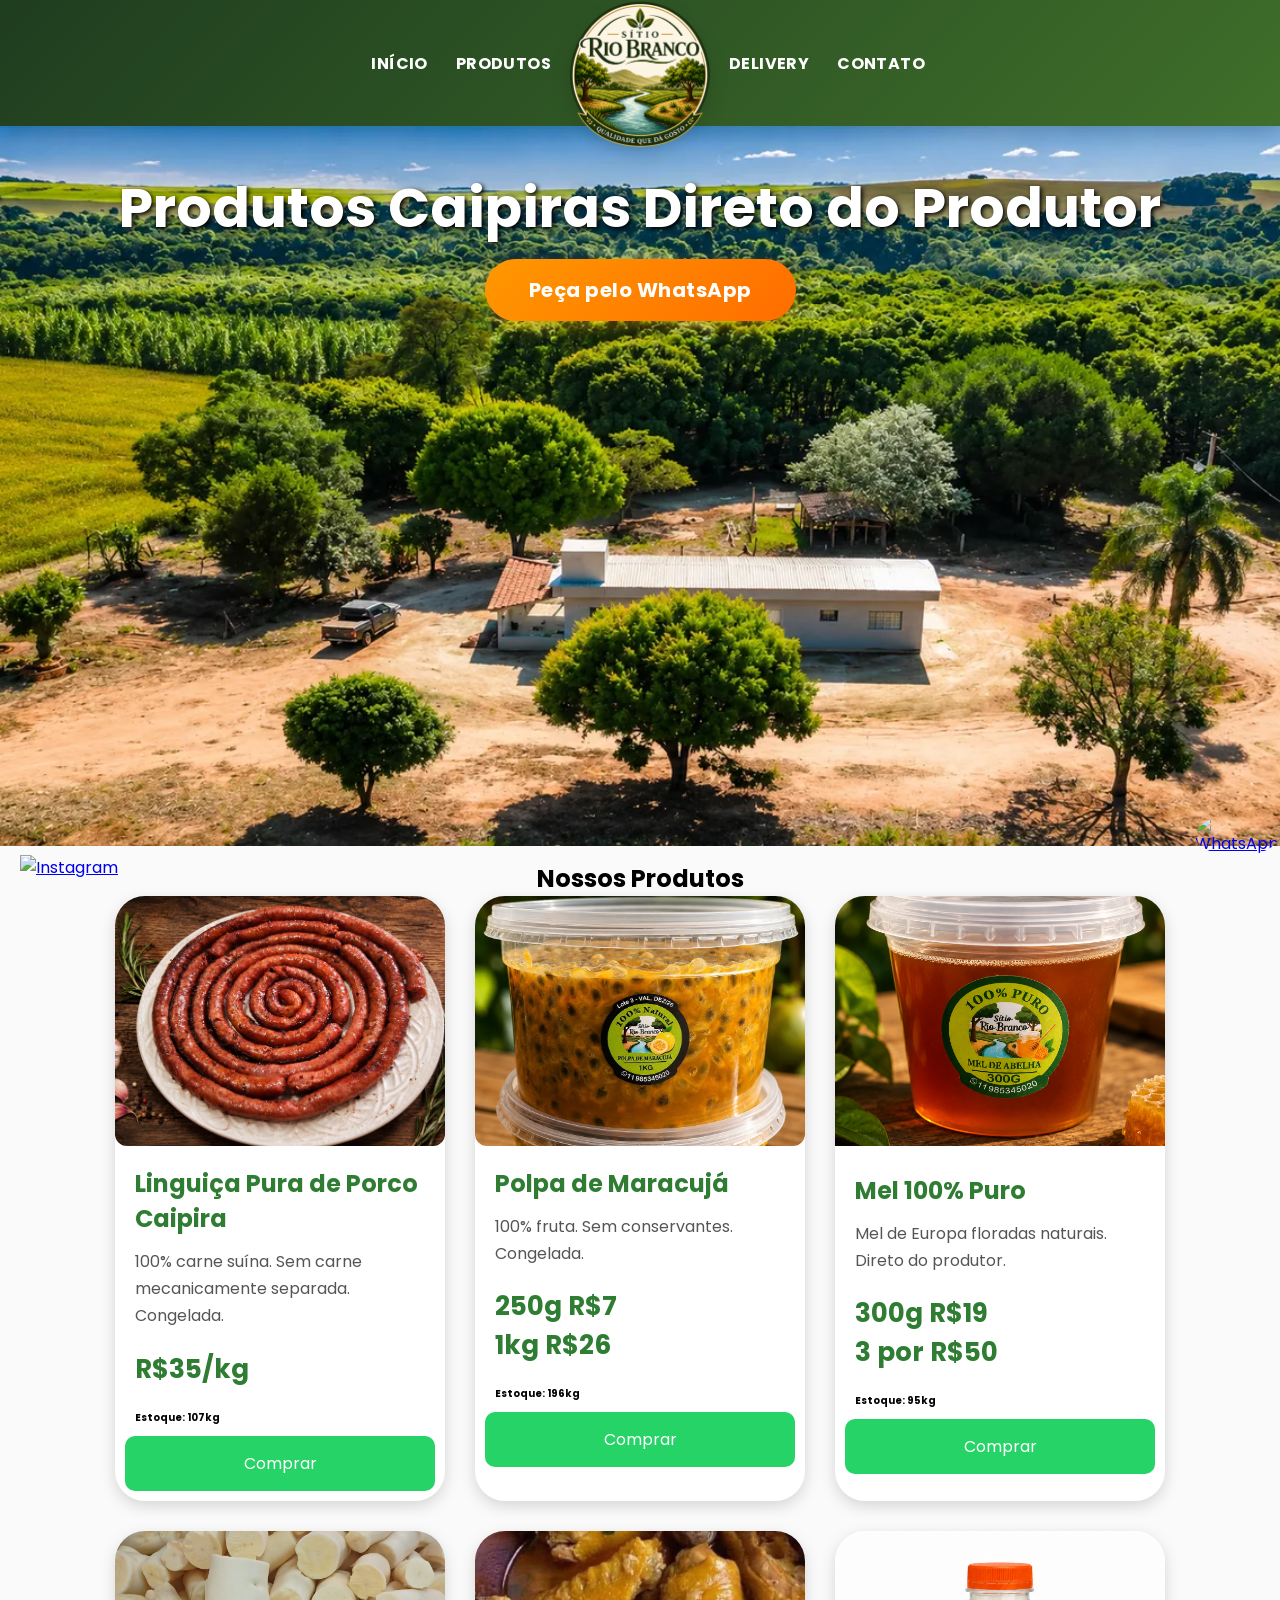
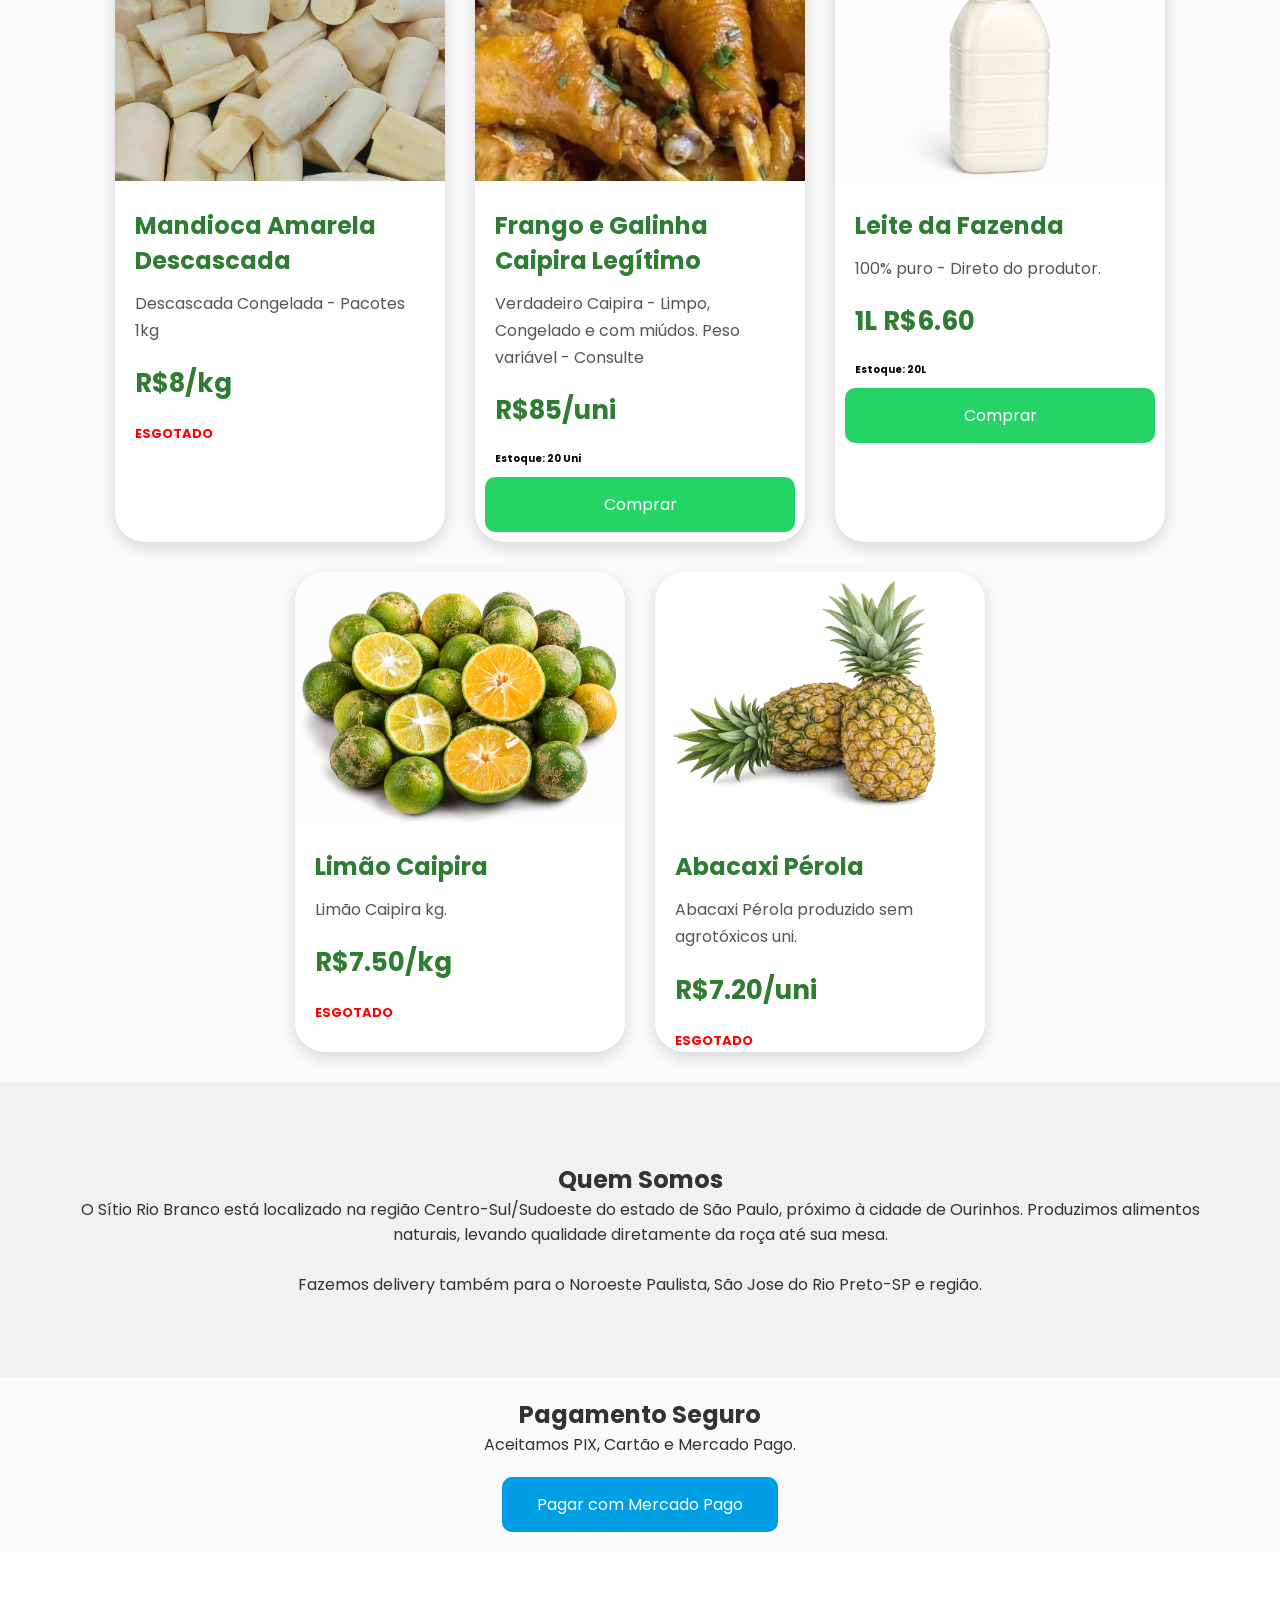
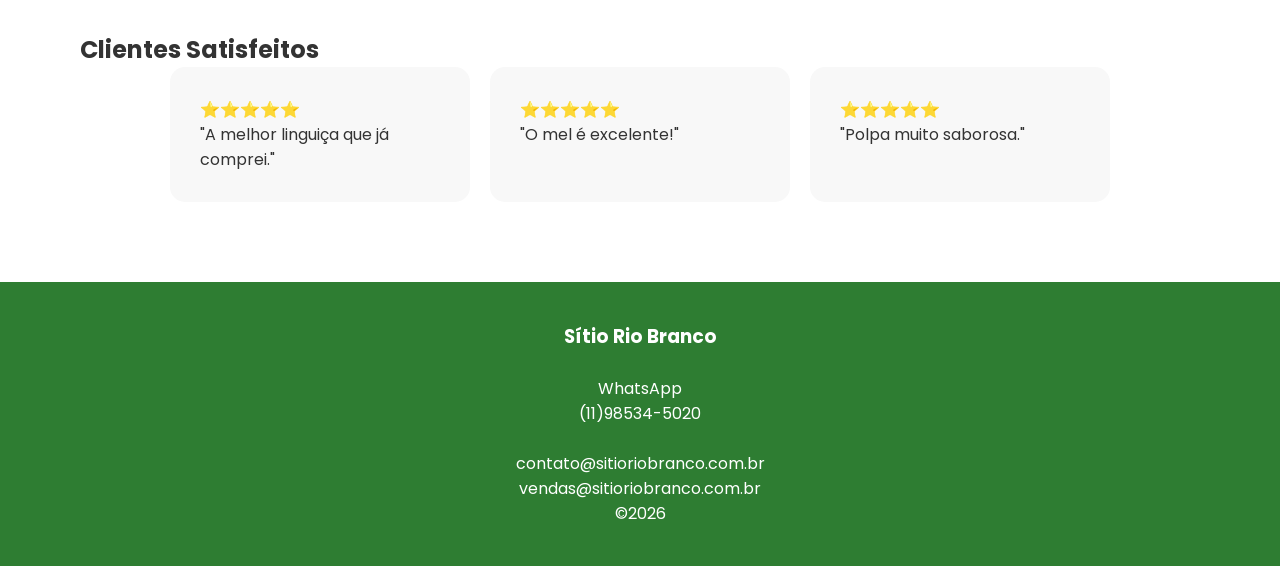
==== index.html @ d911e301 "v8 major changes in Layout of page" ====
<!DOCTYPE html>
<html lang="pt-br">
<head>

<meta charset="UTF-8">
<meta name="viewport" content="width=device-width,initial-scale=1">

<title>Sítio Rio Branco | Produtos Caipiras</title>

<meta name="description" 
	  content="Polpa pura de Maracujá, produtos caipiras e produzidos no Sítio Rio Branco. Qualidade, tradição e entrega para o noroeste paulista.">
	  
<meta name="keywords"
          content="polpa de maracujá, linguiça caipira, banha de porco, produtos caipiras, frango caipira, Sítio Rio Branco">

<link rel="stylesheet" href="style.css">

<link href="https://fonts.googleapis.com/css2?family=Poppins:wght@300;500;700&display=swap" rel="stylesheet">

</head>

<body>

<header class="topo-integrado">
  <nav class="menu-integrado" aria-label="Menu principal">

    <div class="menu-lado menu-esquerdo">
      <a href="index.html">Início</a>
      <a href="#produtos">Produtos</a>
    </div>

    <a href="#inicio" class="logo-central" aria-label="Sítio Rio Branco - Página inicial">
      <img src="images/logo.png" alt="Logotipo do Sítio Rio Branco">
    </a>

    <div class="menu-lado menu-direito">
      <a href="delivery.html">Delivery</a>
      <a href="#contato">Contato</a>
    </div>

  </nav>
</header>

<section class="hero" id="inicio" fetchpriority="high">
<p>
</p>
<h1>Produtos Caipiras Direto do Produtor</h1>

<p>
</p>

<a href="https://wa.me/5511985345020" class="botao">
Peça pelo WhatsApp
</a>

</section>

<section class="produtos" id="produtos">

<h1>Nossos Produtos</h1>


<div class="cards">

<div class="card">

<div class="galeria">

	<img src="images/linguica.jpg"
		 alt="Linguiça Fina artesanal pura de porco produzida pelo Sítio Rio Branco"
	     class="ativa">

	<img src="images/linguica_grossa.jpg"
		 alt="Linguiça Grossa artesanal pura de porco produzida pelo Sítio Rio Branco">
	
 </div>

<h3>Linguiça Pura de Porco Caipira</h3>

<p>

100% carne suína.

Sem carne mecanicamente separada.
Congelada.

</p>

<h4>R$35/kg</h4>

<p style="color:black;font-size:10px;font-weight:bold;text-align:left;">
    Estoque: 107kg
</p>

<a href="https://wa.me/5511985345020?text=Olá! Quero comprar Linguiça Caipira">
Comprar
</a>

</div>

<div class="card">

<div class="galeria">

    <img src="images/maracuja.webp"
         alt="Polpa Pura de Maracujá Sitio Rio Branco"
         class="ativa">

    <img src="images/maracuja_2.webp"
         alt="Polpa Pura de Maracujá Sitio Rio Branco">

</div>

<h3>Polpa de Maracujá</h3>

<p>

100% fruta.

Sem conservantes.

Congelada.

<br>

</p>

<h4>

250g R$7

<br>

1kg R$26

</h4>

<p style="color:black;font-size:10px;font-weight:bold;text-align:left;">
    Estoque: 196kg
</p>

<a href="https://wa.me/5511985345020?text=Olá! Quero comprar Polpa de Maracujá">

Comprar

</a>

</div>

<div class="card">

<img src="images/mel.png"
		alt="Mel Puro de Europa produzido pelo Sítio Rio Branco">

<h3>Mel 100% Puro</h3>

<p>

Mel de Europa floradas naturais.

Direto do produtor.

</p>

<h4>

300g R$19

<br>

3 por R$50

</h4>

<p style="color:black;font-size:10px;font-weight:bold;text-align:left;">
    Estoque: 95kg
</p>

<a href="https://wa.me/5511985345020?text=Olá! Quero comprar Mel">

Comprar

</a>

</div>

<div class="card">

<img src="images/mandioca.jpg"
	alt="Mandioca Amarela descascada congelada sem agrotóxico produzida pelo Sítio Rio Branco">

<h3>Mandioca Amarela Descascada</h3>

<p>

Descascada Congelada - Pacotes 1kg

</p>

<h4>

R$8/kg

</h4>

<p style="color:red;font-size:13px;font-weight:bold;text-align:left;">
    ESGOTADO
</p>

<!--<a href="https://wa.me/5511985345020?text=Olá! Quero comprar Mandioca Amarela">

Comprar

</a>-->

</div>


<div class="card">

<img src="images/frango.jpg"
	alt="Frango e Galinha Caipira Legítimos produzido pelo Sítio Rio Branco">

<h3>Frango e Galinha Caipira Legítimo</h3>

<p>

Verdadeiro Caipira - Limpo, Congelado e com miúdos.

Peso variável - Consulte

</p>

<h4>

R$85/uni

</h4>

<p style="color:black;font-size:10px;font-weight:bold;text-align:left;">
    Estoque: 20 Uni
</p>

<a href="https://wa.me/5511985345020?text=Olá! Quero comprar Frango Caipira">

Comprar

</a>

</div>

<div class="card">
    
<img src="images/leite.png"
		alt="Leite puro de vaca produzido pelo Sítio Rio Branco">
		
<h3>Leite da Fazenda</h3>

<p>

100% puro - Direto do produtor.

</p>

<h4>

1L R$6.60

</h4>

<p style="color:black;font-size:10px;font-weight:bold;text-align:left;">
    Estoque: 20L
</p>

<a href="https://wa.me/5511985345020?text=Olá! Quero comprar Leite Puro">

Comprar

</a>

</div>

<div class="card">
    
<img src="images/limao.png"
		alt="Limão Caipira produzido pelo Sítio Rio Branco">
		
<h3>Limão Caipira</h3>

<p>

Limão Caipira kg.

</p>

<h4>

R$7.50/kg

</h4>

<p style="color:red;font-size:13px;font-weight:bold;text-align:left;">
    ESGOTADO
</p>


</div>

<div class="card">
    
<img src="images/abacaxi.webp"
		alt="Abacaxi Pérola produzido pelo Sítio Rio Branco">
		
<h3>Abacaxi Pérola</h3>

<p>

Abacaxi Pérola produzido sem agrotóxicos uni.

</p>

<h4>

R$7.20/uni

</h4>

<p style="color:red;font-size:13px;font-weight:bold;text-align:left;">
    ESGOTADO
</p>


</div>

</div>

</section>

<section class="sobre" id="sobre">

<h2>Quem Somos</h2>

<p>

O Sítio Rio Branco está localizado na região Centro-Sul/Sudoeste do estado de São Paulo, próximo à cidade de Ourinhos. 
Produzimos alimentos naturais, levando qualidade diretamente da roça até sua mesa.</p> 
<br> Fazemos delivery também para o Noroeste Paulista, São Jose do Rio Preto-SP e região.


</section>

<section class="pagamento">

<h2>Pagamento Seguro</h2>

<p>

Aceitamos PIX, Cartão e Mercado Pago.

</p>

<a href="https://link.mercadopago.com.br/sitioriobranco" class="mercado">

Pagar com Mercado Pago

</a>

</section>

<section class="depoimentos">

<h2>Clientes Satisfeitos</h2>

<div class="comentarios">

<div>

⭐⭐⭐⭐⭐

<p>

"A melhor linguiça que já comprei."

</p>

</div>

<div>

⭐⭐⭐⭐⭐

<p>

"O mel é excelente!"

</p>

</div>

<div>

⭐⭐⭐⭐⭐

<p>

"Polpa muito saborosa."

</p>

</div>

</div>

</section>

<footer id="contato">

<h3>Sítio Rio Branco</h3><br>
<p>WhatsApp</p>
<a href="https://wa.me/5511985345020">
</p>(11)98534-5020 </p><br>
<p>contato@sitioriobranco.com.br<p>
vendas@sitioriobranco.com.br

</a>

<p>

©2026

</p>

</footer>

<!-- Botão WhatsApp -->
<a href="https://api.whatsapp.com/send?phone=5511985345020&text=Olá,%20quero%20fazer%20um%20pedido"
   target="_blank"
   class="whatsapp-button">
    <img src="https://upload.wikimedia.org/wikipedia/commons/6/6b/WhatsApp.svg"
         alt="WhatsApp">
</a>

<style>
.whatsapp-button {
    position: fixed;
    bottom: 20px;
    right: 20px;
    width: 65px;
    height: 65px;
    z-index: 9999;
}

.whatsapp-button img {
    width: 100%;
    height: 100%;
    border-radius: 50%;
    box-shadow: 0 0px 0px rgba(0,0,0,0.3);
}
</style>

<a href="https://www.instagram.com/sitio_rio_branco/" target="_blank" aria-label="Instagram" style="position: fixed; left: 20px; bottom: 20px; z-index: 9999;">
  <img src="https://cdn-icons-png.flaticon.com/512/2111/2111463.png" alt="Instagram" style="width: 50px; height: 50px;">
</a>

<script>

document.querySelectorAll(".galeria").forEach(galeria=>{

    let imagens=galeria.querySelectorAll("img");
    let indice=0;

    setInterval(()=>{

        imagens[indice].classList.remove("ativa");

        indice++;

        if(indice>=imagens.length)
            indice=0;

        imagens[indice].classList.add("ativa");

    },3500);

});

</script>

</body>

</html>
---- style.css ----
*{
margin:0;
padding:0;
box-sizing:border-box;
font-family:Poppins;
}

body{
background:#fafafa;
color:#333;
}

/* ===== MENU INTEGRADO AO LOGO ===== */

.topo-integrado {
    width: 100%;
    background: linear-gradient(135deg, #1f3d1f, #3f6f2a);
    padding: 10px 6%;
    position: sticky;
    top: 0;
    z-index: 999;
    box-shadow: 0 6px 20px rgba(0,0,0,0.18);
}

.menu-integrado {
    max-width: 1180px;
    margin: 0 auto;
    min-height: 92px;
    display: grid;
    grid-template-columns: 1fr auto 1fr;
    align-items: center;
    gap: 25px;
    position: relative;
}

.menu-lado {
    display: flex;
    align-items: center;
    gap: 28px;
}

.menu-esquerdo {
    justify-content: flex-end;
}

.menu-direito {
    justify-content: flex-start;
}

.menu-integrado a {
    color: #ffffff;
    text-decoration: none;
    font-weight: 700;
    font-size: 16px;
    letter-spacing: 0.4px;
    text-transform: uppercase;
    position: relative;
    transition: 0.25s ease;
}

.menu-integrado a:not(.logo-central)::after {
    content: "";
    width: 0;
    height: 3px;
    background: #ffc107;
    position: absolute;
    left: 0;
    bottom: -8px;
    border-radius: 20px;
    transition: 0.25s ease;
}

.menu-integrado a:not(.logo-central):hover {
    color: #ffe082;
}

.menu-integrado a:not(.logo-central):hover::after {
    width: 100%;
}

.logo-central {
    width: 128px;
    height: 128px;
    background: #ffffff;
    border-radius: 50%;
    display: flex;
    align-items: center;
    justify-content: center;
    padding: 0px;
    box-shadow: 0 8px 24px rgba(0,0,0,0.25);
    border: 5px solid #f4d27a;
    margin-bottom: -22px;
    z-index: 2;
}

.logo-central img {
    max-width: 133%;
    max-height: 133%;
    object-fit: contain;
}

/* Ajuste para o banner não ficar escondido atrás do logo */
.hero {
    padding-top: 80px;
}

/* ===== RESPONSIVO CELULAR ===== */

@media (max-width: 768px) {
    .topo-integrado {
        padding: 12px 4%;
    }

    .menu-integrado {
        grid-template-columns: 1fr;
        min-height: auto;
        gap: 12px;
        text-align: center;
    }

    .logo-central {
        order: -1;
        width: 105px;
        height: 105px;
        margin: 0 auto 5px;
    }

    .menu-lado {
        justify-content: center;
        gap: 18px;
        flex-wrap: wrap;
    }

    .menu-integrado a {
        font-size: 14px;
    }

    .hero {
        padding-top: 35px;
    }
}

.hero{
    height:80vh;

    display:flex;
    flex-direction:column;

    justify-content:flex-start;
    align-items:center;

    padding-top:30px;

    color:white;
    text-align:center;

    background:url(images/banner.webp) center center;
    background-size:cover;
}

.hero h1{

font-size:55px;

text-shadow:2px 2px 5px black;

margin:-30px;

}

.hero p{

font-size:22px;

margin:20px;

}

.botao{

  background: linear-gradient(135deg, #ff9800, #ff6d00);
  padding: 16px 44px;
  border-radius: 50px;

  text-decoration: none;
  color: #ffffff;
  font-size: 20px;
  font-weight: 700;
  letter-spacing: 0.5px;

  display: inline-block;
  transition: all 0.25s ease;

  box-shadow: 0 6px 18px rgba(255, 152, 0, 0.35);

}

.produtos{

color:black;
padding:30px 5%;
margin-top:-15px;
font-family:Poppins;
}

.produtos h1{

text-align:center;


}

.cards{

display:flex;

gap:30px;

justify-content:center;

flex-wrap:wrap;

}

.card{

background:white;

border-radius:30px;

box-shadow:0 5px 15px rgba(0,0,0,.15);

width:330px;

overflow:hidden;

transition:.3s;

}

.card:hover{

transform:translateY(-8px);

}

.card > img{
    width:100%;
    height:250px;
    object-fit:cover;
}

.card h3{
    padding:20px 20px 0;
    margin-bottom:12px;
    font-size:24px;
    color:#2e7d32;
}

.card p{
    padding:0 20px;
    line-height:1.7;
    color:#555;
}

.card h4{
    padding:20px;
    font-size:26px;
    color:#2e7d32;
    font-weight:700;
}
.card a{

display:block;

margin:10px;

background:#25D366;

text-align:center;

padding:15px;

border-radius:10px;

color:white;

text-decoration:none;

}

.sobre{

padding:80px;

text-align:center;

background:#f1f1f1;

}

.pagamento{

padding:50px;

text-align:center;

}

.mercado{

background:#009ee3;

color:white;

padding:15px 35px;

border-radius:10px;

display:inline-block;

margin-top:20px;

text-decoration:none;

}

.depoimentos{

padding:80px;

background:white;

}

.comentarios{

display:flex;

justify-content:center;

gap:20px;

flex-wrap:wrap;

}

.comentarios div{

background:#f8f8f8;

padding:30px;

border-radius:15px;

width:300px;

}

footer{

background:#2e7d32;

color:white;

padding:40px;

text-align:center;

}

footer a{

color:white;

text-decoration:none;

}

.pagamento{

padding:20px 10%;

text-align:center;

}

.opcoes{

display:flex;

justify-content:center;

gap:30px;

flex-wrap:wrap;

margin-top:40px;

}

.opcao{

background:#fff;

width:320px;

padding:30px;

border-radius:20px;

box-shadow:0 5px 15px rgba(0,0,0,.15);

}

.opcao input{

width:100%;

padding:12px;

margin:15px 0;

}

.botaoMercado{

display:block;

background:#009EE3;

color:white;

padding:15px;

margin: 40px 0;

border-radius:10px;

text-decoration:none;

font-weight:bold;

}

.botaoWhatsapp{

display:block;

background:#25D366;

color:white;

margin: 58px 0;

padding:15px;

border-radius:10px;

text-decoration:none;

font-weight:bold;

}

button{

padding:12px 20px;

background:#2e7d32;

color:white;

border:none;

border-radius:8px;

cursor:pointer;

}

/* Container principal */
.delivery-container {
    max-width: 400px;
    margin: 20px auto;
    background: white;
    padding: 30px;
    border-radius: 12px;
    box-shadow: 0 5px 20px rgba(0,0,0,0.1);
    text-align: center;
}

/* Título */
.delivery-container h1 {
    margin-bottom: 10px;
    color: #2c3e50;
}

/* Subtítulo */
.subtitulo {
    color: #777;
    margin-bottom: 20px;
}

/* Caixa do CEP */
.cep-box {
    display: flex;
    gap: 10px;
    justify-content: center;
}

/* Input */
.cep-box input {
    padding: 12px;
    border: 1px solid #ccc;
    border-radius: 8px;
    width: 60%;
    font-size: 16px;
}

/* Botão */
.cep-box button {
    padding: 12px 18px;
    background: #27ae60;
    color: white;
    border: none;
    border-radius: 8px;
    cursor: pointer;
    font-weight: bold;
}

.cep-box button:hover {
    background: #219150;
}

/* Resultado */
#resultado-cep {
    margin-top: 20px;
    font-weight: bold;
    font-size: 16px;
}

.galeria{
    position: relative;
    width:100%;
    height:250px;
    overflow:hidden;
    border-radius:12px;
}

.galeria img{
    position:absolute;
    width:100%;
    height:100%;
    object-fit:cover;
    opacity:0;
    transition:opacity .5s;
}

.galeria img.ativa{
    opacity:1;
}

/* ===== CONTADOR DE PRODUTOS ===== */

.contador-produto {
    display: flex;
    align-items: center;
    justify-content: center;
    gap: 14px;
    margin: 15px 20px 10px;
}

.contador-produto button {
    width: 38px;
    height: 38px;
    border-radius: 50%;
    border: none;
    background: #2e7d32;
    color: white;
    font-size: 22px;
    font-weight: bold;
    cursor: pointer;
    transition: 0.25s ease;
}

.contador-produto button:hover {
    background: #1b5e20;
    transform: scale(1.08);
}

.contador-produto .quantidade {
    min-width: 35px;
    text-align: center;
    font-size: 20px;
    font-weight: 700;
    color: #2e7d32;
}

/* ===== BOTÃO ADICIONAR AO CARRINHO ===== */

.btn-carrinho {
    display: block;
    width: calc(100% - 20px);
    margin: 10px;
    background: linear-gradient(135deg, #ff9800, #ff6d00);
    color: #ffffff;
    padding: 15px;
    border-radius: 10px;
    border: none;
    font-weight: 700;
    font-size: 16px;
    cursor: pointer;
    transition: 0.25s ease;
}

.btn-carrinho:hover {
    transform: translateY(-2px);
    box-shadow: 0 5px 14px rgba(255, 109, 0, 0.35);
}

/* ===== SEÇÃO CARRINHO ===== */

.carrinho-section {
    padding: 50px 8%;
    background: #f7f3e8;
    text-align: center;
}

.carrinho-section h2 {
    font-size: 34px;
    color: #2e7d32;
    margin-bottom: 25px;
}

#lista-carrinho {
    max-width: 700px;
    margin: 0 auto 20px;
    background: white;
    border-radius: 18px;
    padding: 20px;
    box-shadow: 0 5px 18px rgba(0,0,0,0.12);
}

.item-carrinho {
    display: flex;
    justify-content: space-between;
    align-items: center;
    gap: 15px;
    border-bottom: 1px solid #eee;
    padding: 14px 0;
    text-align: left;
}

.item-carrinho:last-child {
    border-bottom: none;
}

.item-carrinho strong {
    color: #2e7d32;
}

.item-carrinho button {
    background: #c62828;
    color: white;
    border: none;
    padding: 8px 11px;
    border-radius: 8px;
    cursor: pointer;
}

.carrinho-vazio {
    color: #777;
    font-size: 16px;
}

.total-carrinho {
    font-size: 24px;
    margin: 20px 0;
    color: #333;
}

.btn-finalizar {
    background: #25D366;
    color: white;
    border: none;
    border-radius: 50px;
    padding: 16px 38px;
    font-size: 18px;
    font-weight: 700;
    cursor: pointer;
    transition: 0.25s ease;
}

.btn-finalizar:hover {
    background: #1ebe5d;
    transform: translateY(-2px);
}
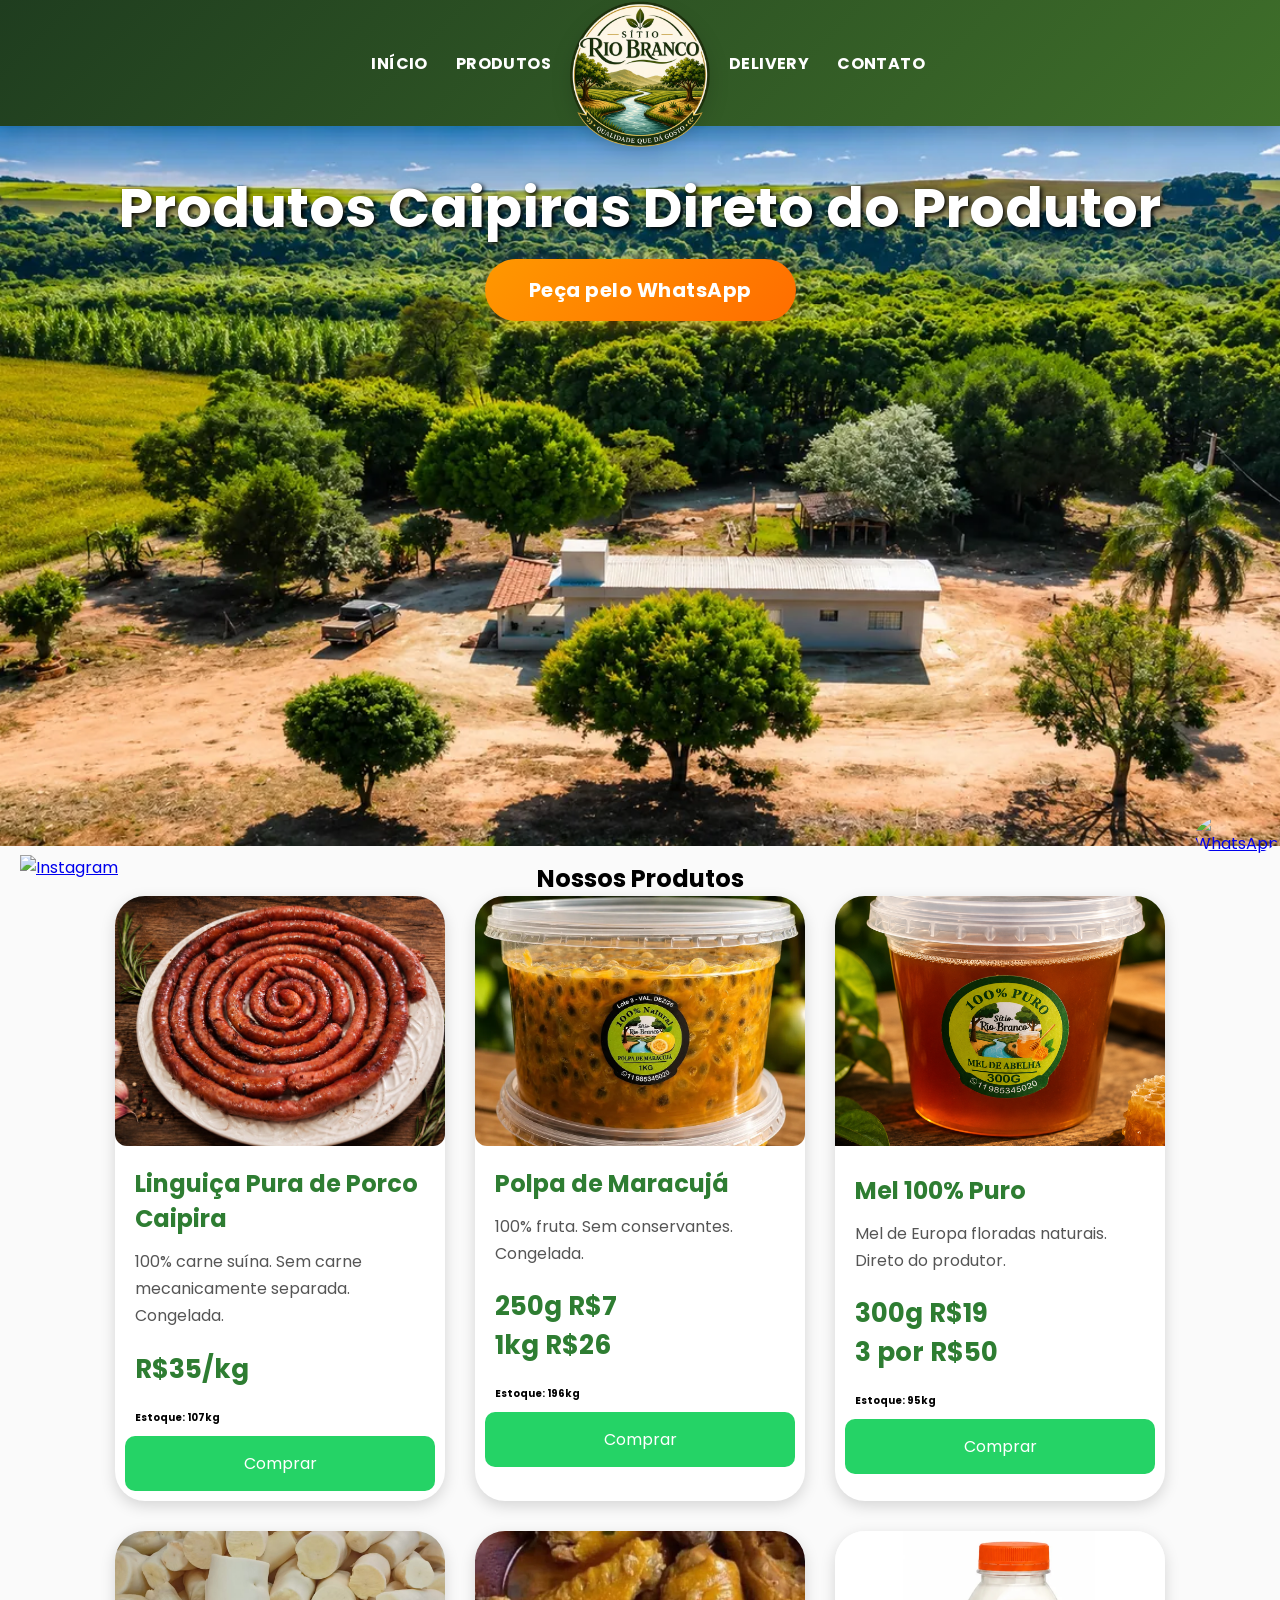
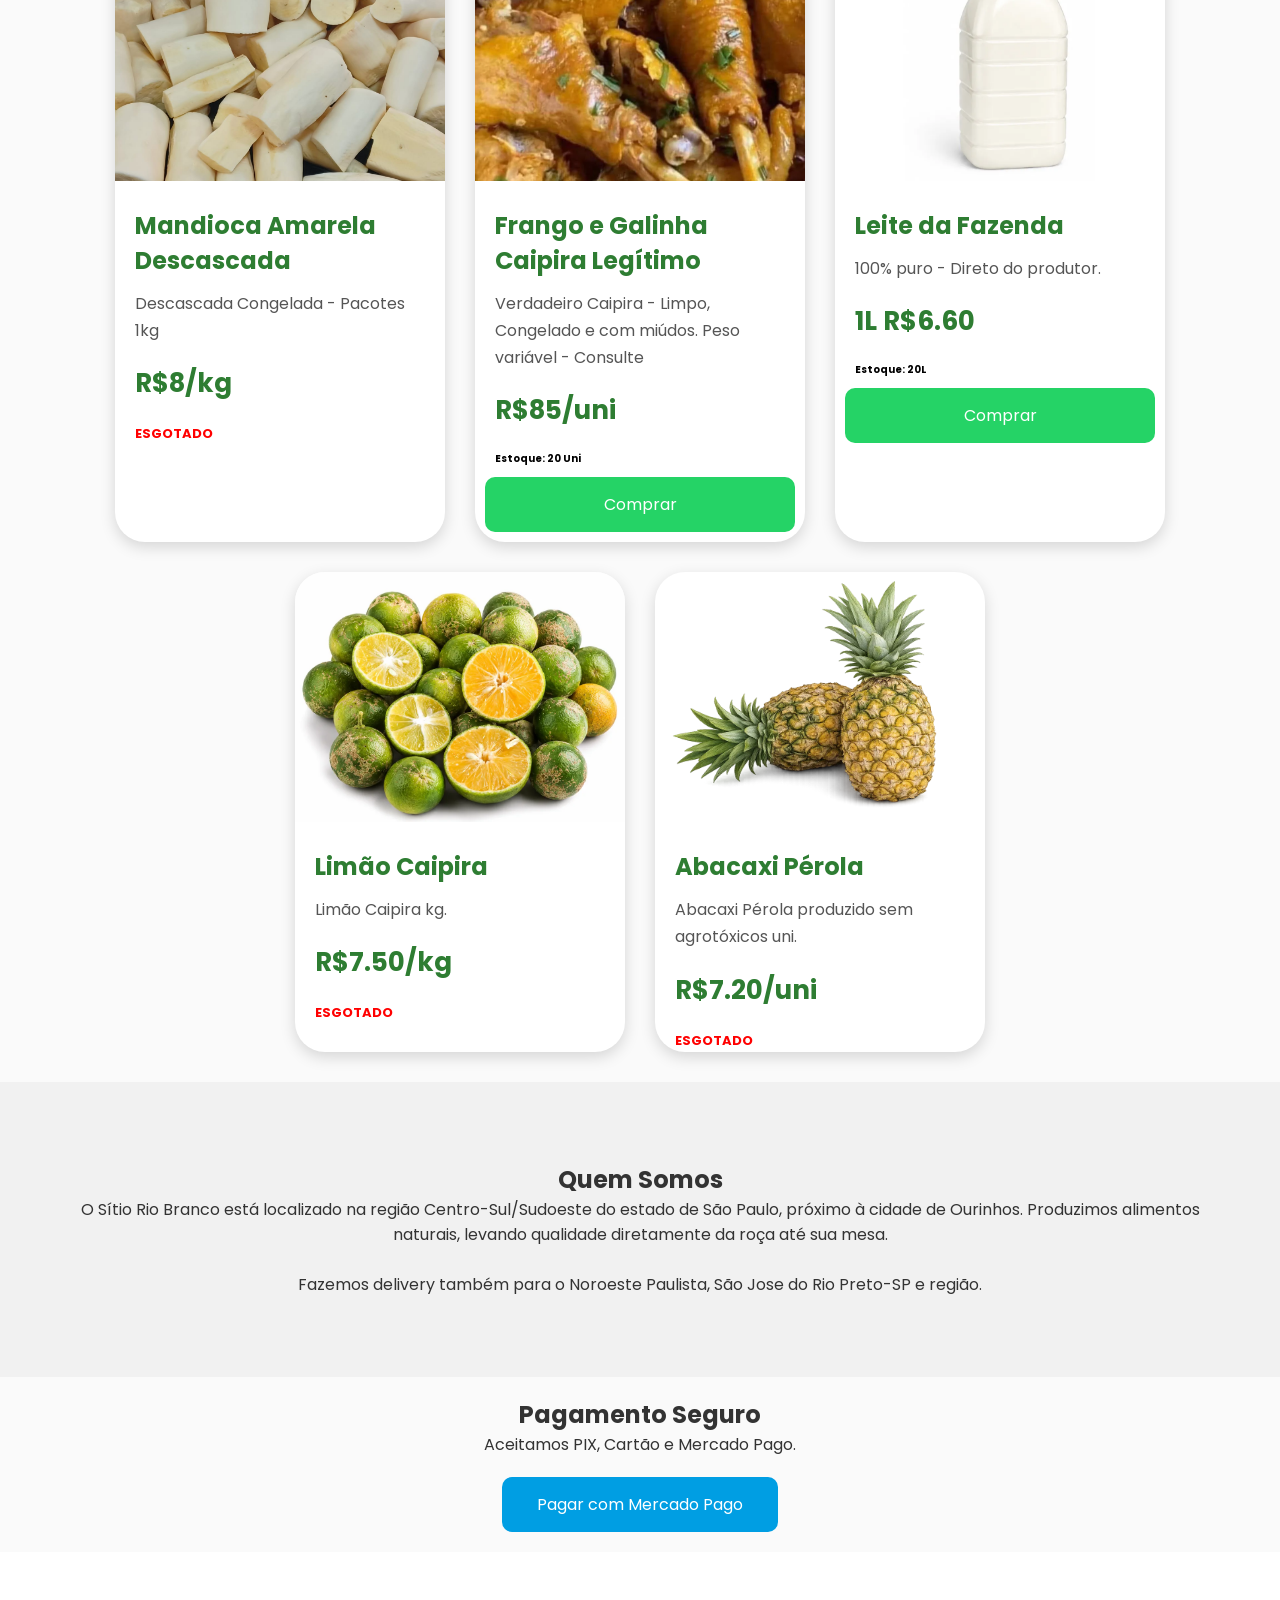
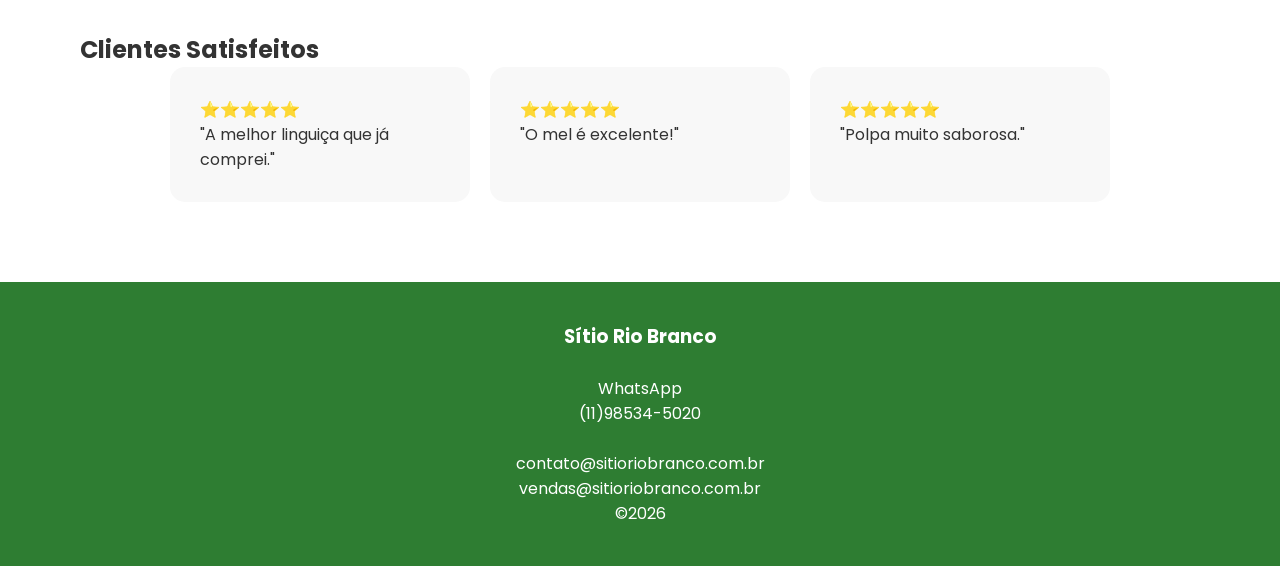
==== commit d670198d: "v9 improves on java script for cep text field webp files added instead of png improves on delivery" ====
--- a/index.html
+++ b/index.html
@@ -30,7 +30,7 @@
     </div>
 
     <a href="#inicio" class="logo-central" aria-label="Sítio Rio Branco - Página inicial">
-      <img src="images/logo.png" alt="Logotipo do Sítio Rio Branco">
+      <img src="images/logo.webp" alt="Logotipo do Sítio Rio Branco">
     </a>
 
     <div class="menu-lado menu-direito">
@@ -218,7 +218,7 @@
 
 <div class="card">
 
-<img src="images/frango.jpg"
+<img src="images/frango.webp"
 	alt="Frango e Galinha Caipira Legítimos produzido pelo Sítio Rio Branco">
 
 <h3>Frango e Galinha Caipira Legítimo</h3>
@@ -251,7 +251,7 @@
 
 <div class="card">
     
-<img src="images/leite.png"
+<img src="images/leite.webp"
 		alt="Leite puro de vaca produzido pelo Sítio Rio Branco">
 		
 <h3>Leite da Fazenda</h3>
@@ -282,7 +282,7 @@
 
 <div class="card">
     
-<img src="images/limao.png"
+<img src="images/limao.webp"
 		alt="Limão Caipira produzido pelo Sítio Rio Branco">
 		
 <h3>Limão Caipira</h3>
--- a/style.css
+++ b/style.css
@@ -695,4 +695,29 @@
 .btn-finalizar:hover {
     background: #1ebe5d;
     transform: translateY(-2px);
-}+}
+
+/* Ajuste apenas da área das bandeiras do cartão */
+.opcao .bandeiras-cartao {
+    width: 100%;
+    margin: 12px 0 18px;
+    padding: 10px 12px;
+    background: #ffffff;
+    border: 1px solid #eeeeee;
+    border-radius: 12px;
+
+    display: flex;
+    justify-content: center;
+    align-items: center;
+
+    overflow: hidden;
+}
+
+/* Ajuste da imagem das bandeiras */
+.opcao .bandeiras-cartao img {
+    width: 100%;
+    max-width: 320px;
+    height: auto;
+    display: block;
+    object-fit: contain;
+}
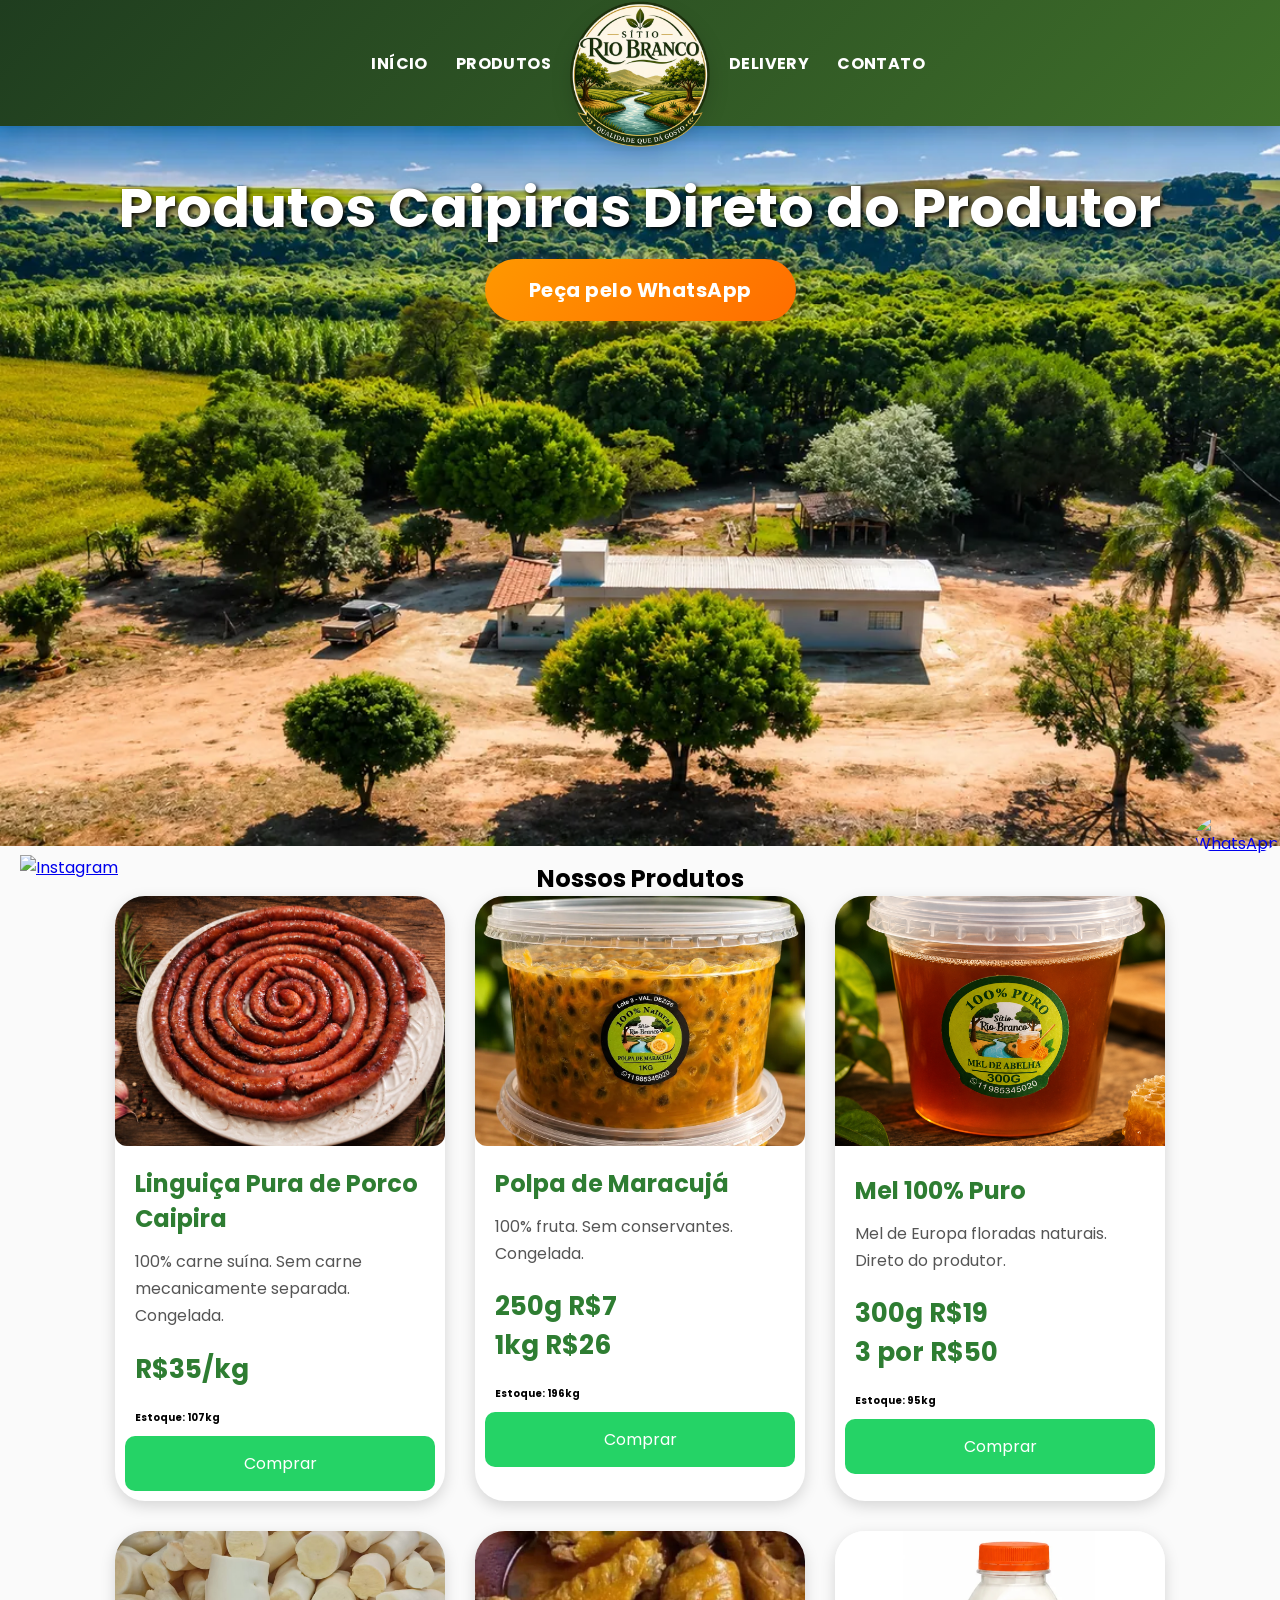
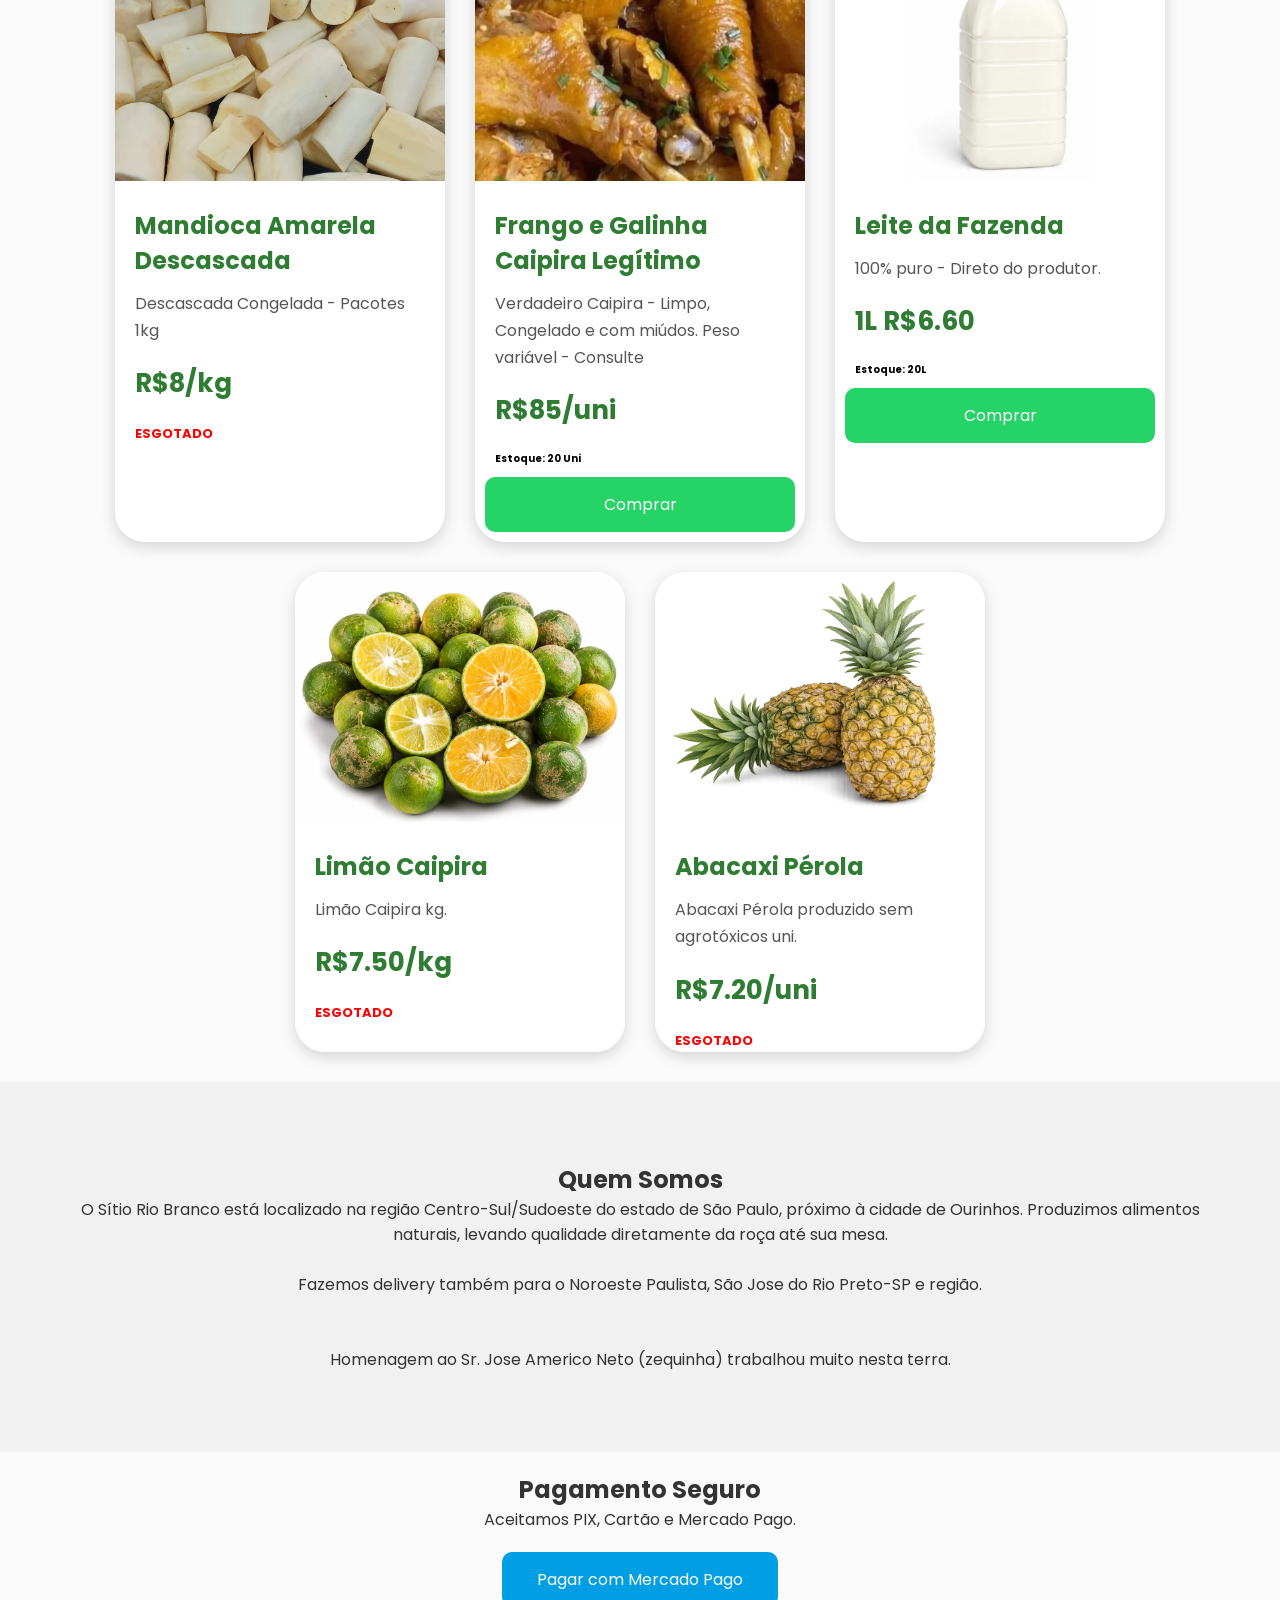
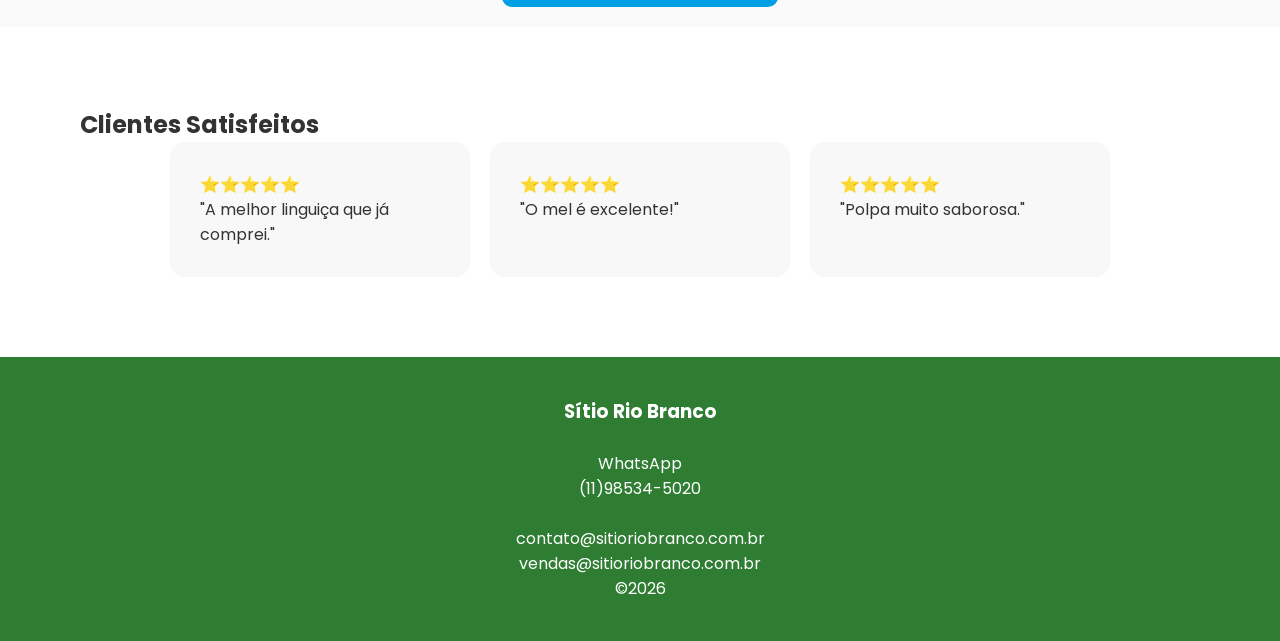
==== commit b2bacc1c: "Add files via upload homenagem pai" ====
--- a/index.html
+++ b/index.html
@@ -343,9 +343,11 @@
 <p>
 
 O Sítio Rio Branco está localizado na região Centro-Sul/Sudoeste do estado de São Paulo, próximo à cidade de Ourinhos. 
-Produzimos alimentos naturais, levando qualidade diretamente da roça até sua mesa.</p> 
-<br> Fazemos delivery também para o Noroeste Paulista, São Jose do Rio Preto-SP e região.
-
+Produzimos alimentos naturais, levando qualidade diretamente da roça até sua mesa.</p>
+
+<br> <p>Fazemos delivery também para o Noroeste Paulista, São Jose do Rio Preto-SP e região. </p>
+
+<br><br>Homenagem ao Sr. Jose Americo Neto (zequinha) trabalhou muito nesta terra.
 
 </section>
 
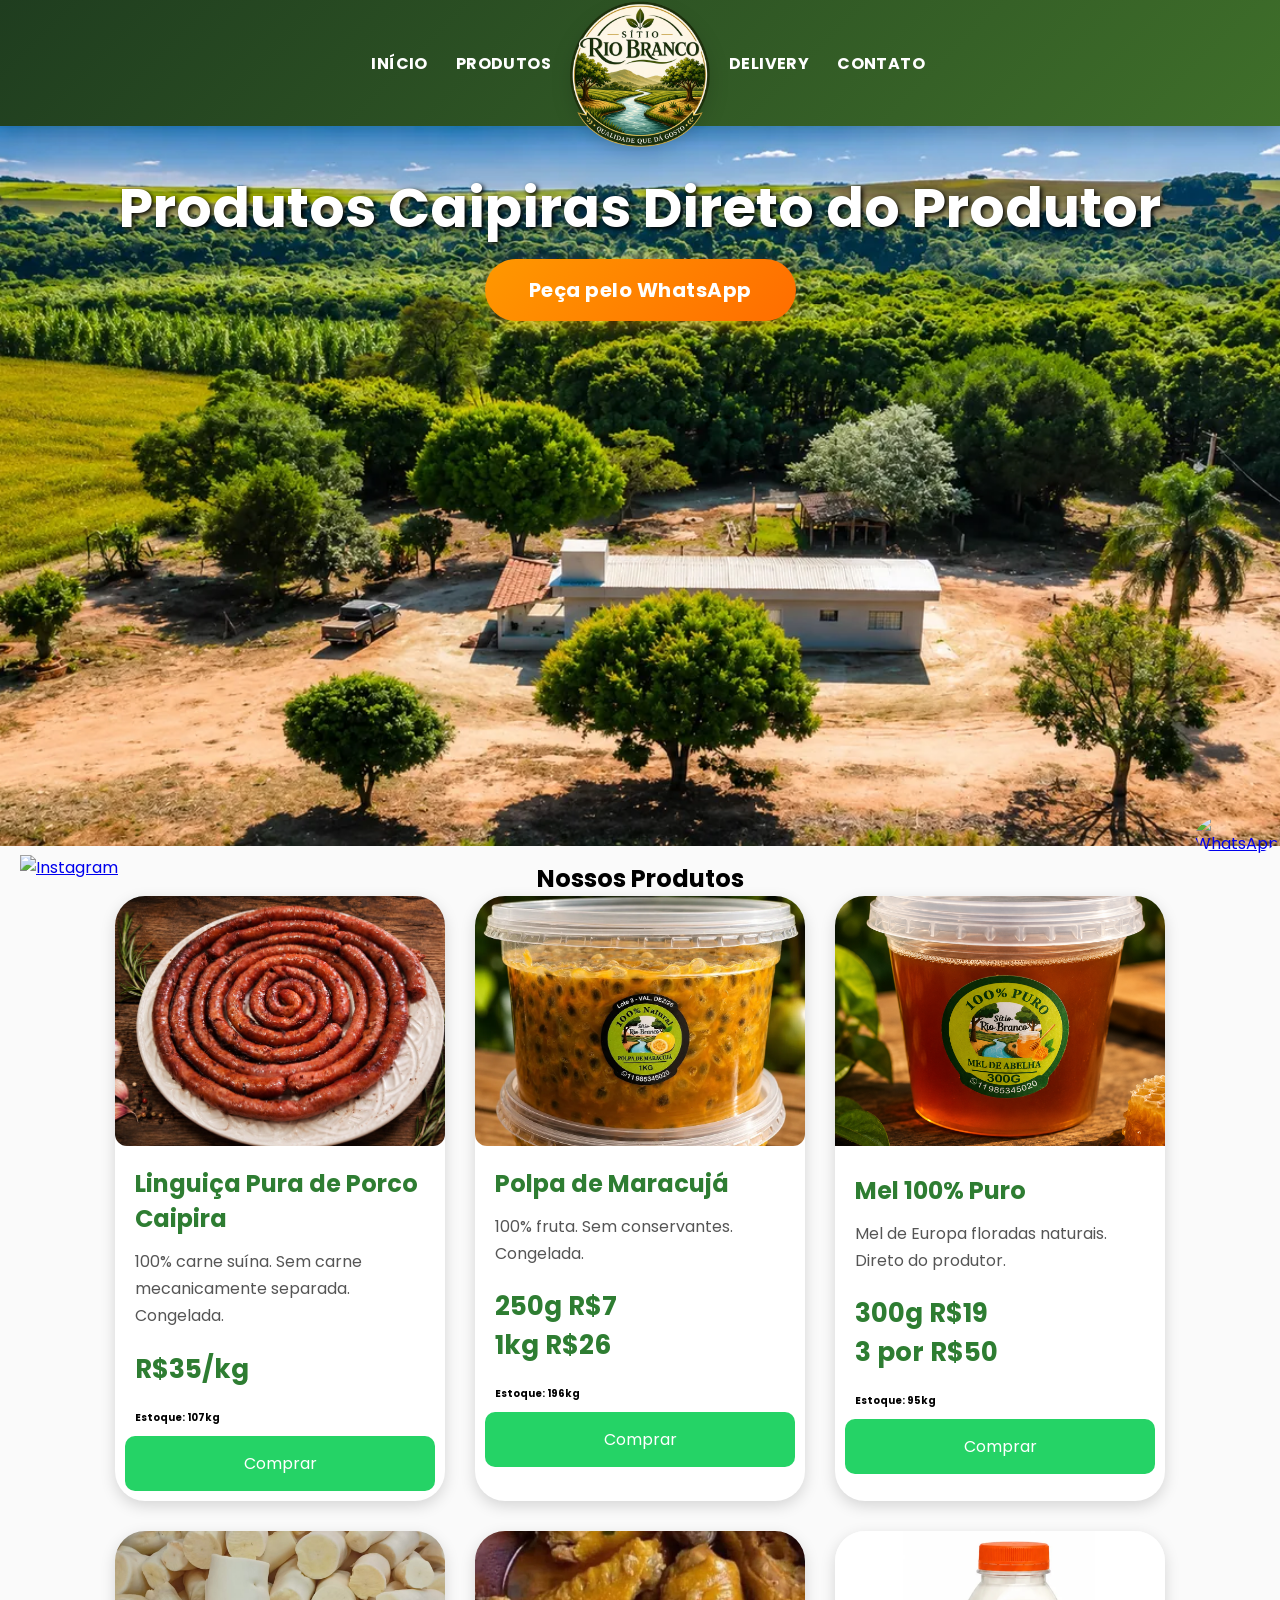
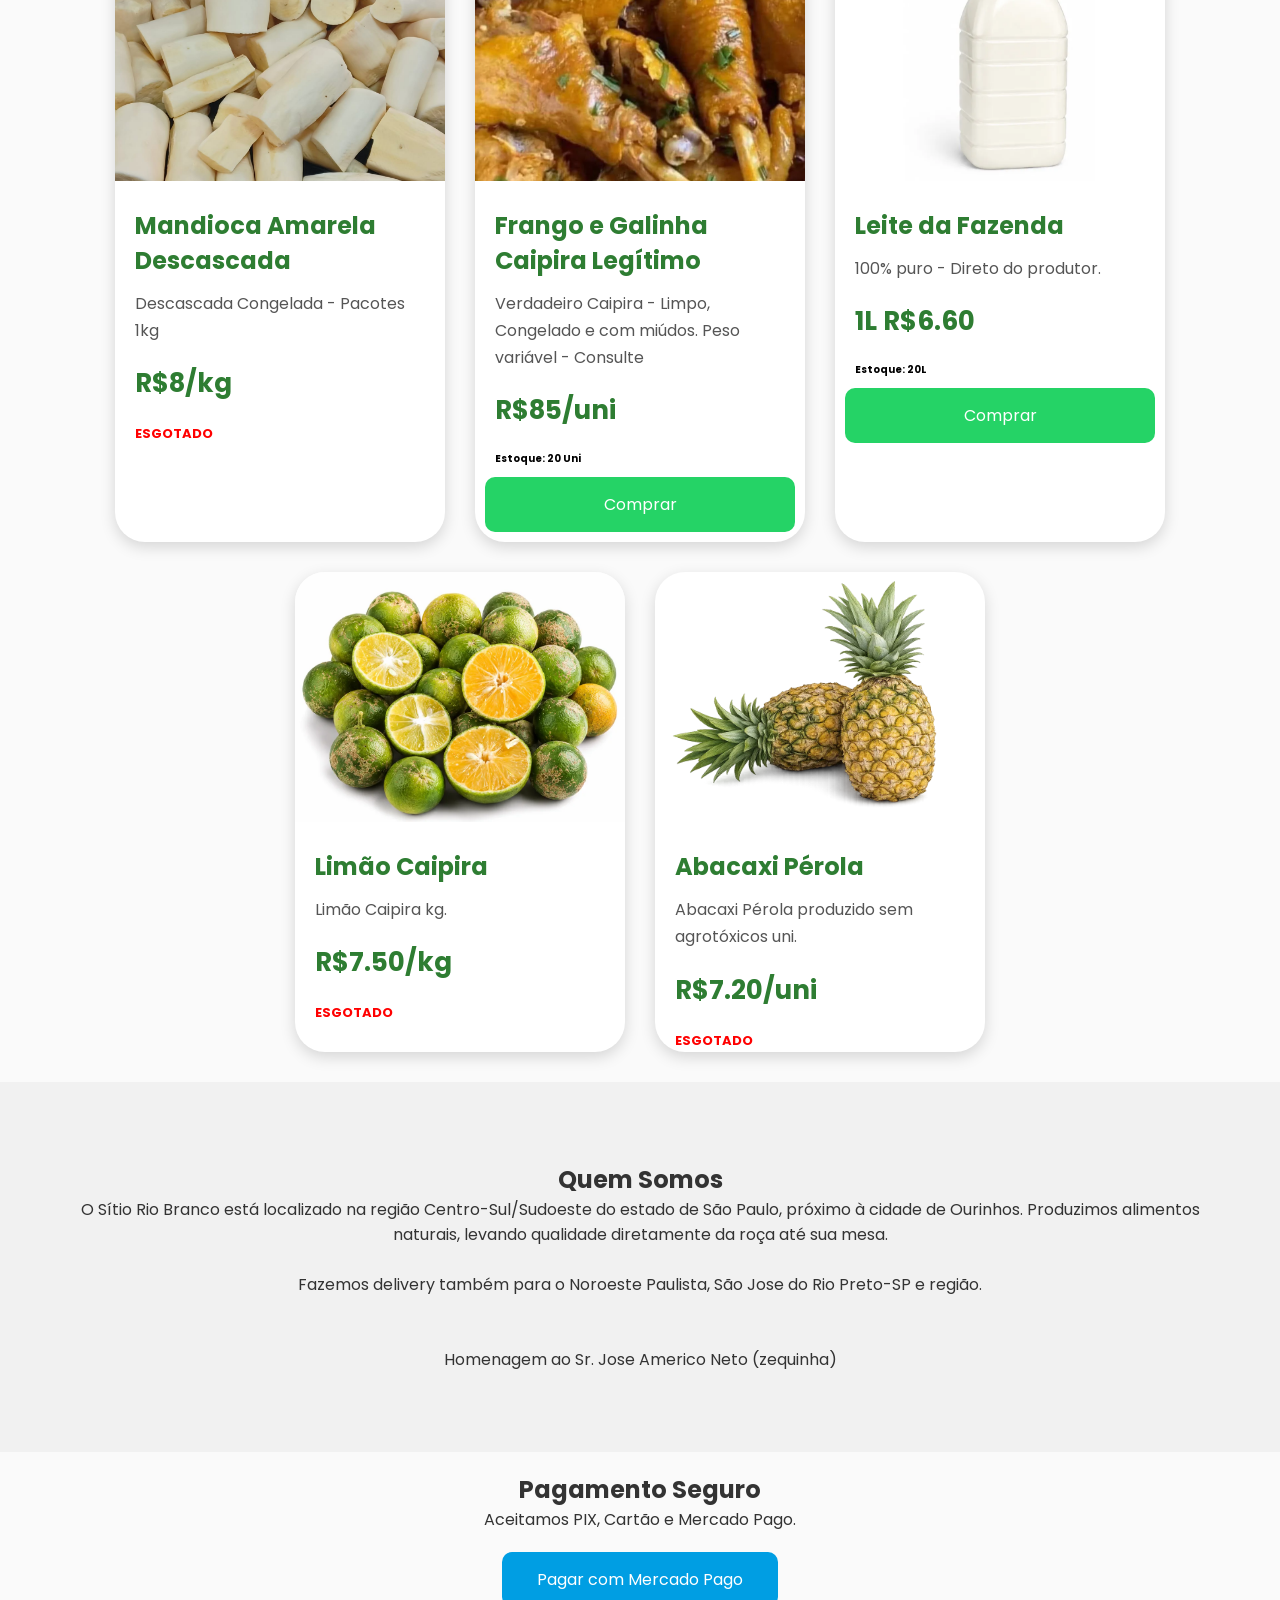
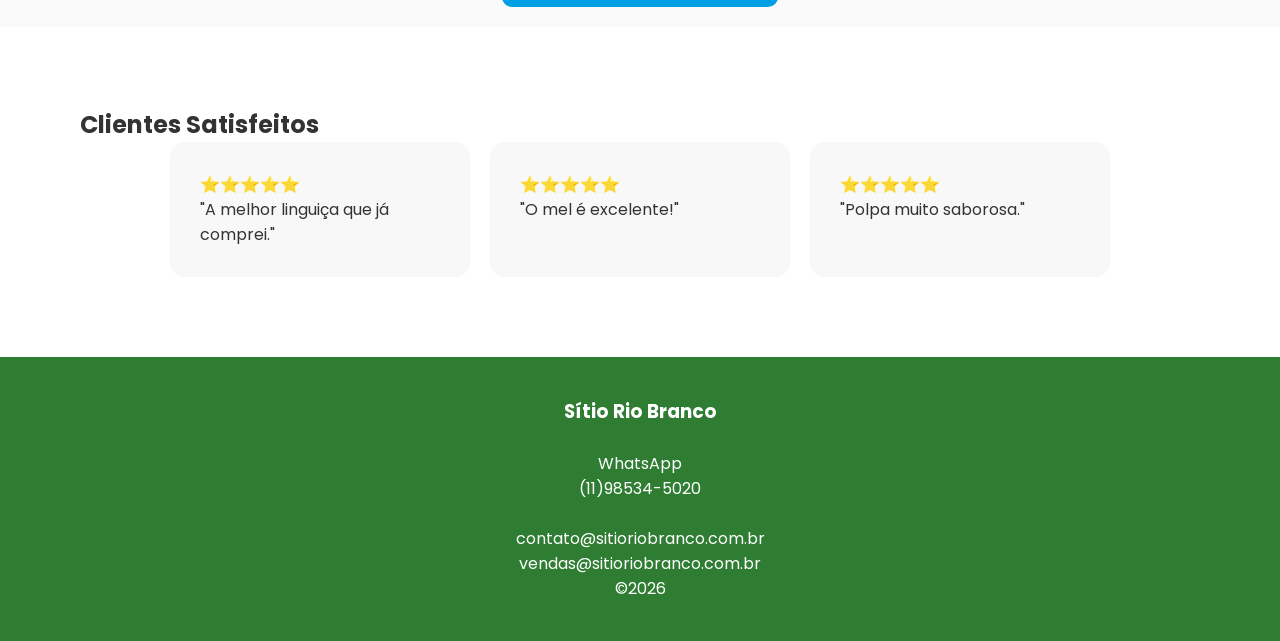
==== commit 6d27ff01: "homenagem fix" ====
--- a/index.html
+++ b/index.html
@@ -347,7 +347,7 @@
 
 <br> <p>Fazemos delivery também para o Noroeste Paulista, São Jose do Rio Preto-SP e região. </p>
 
-<br><br>Homenagem ao Sr. Jose Americo Neto (zequinha) trabalhou muito nesta terra.
+<br><br>Homenagem ao Sr. Jose Americo Neto (zequinha)
 
 </section>
 
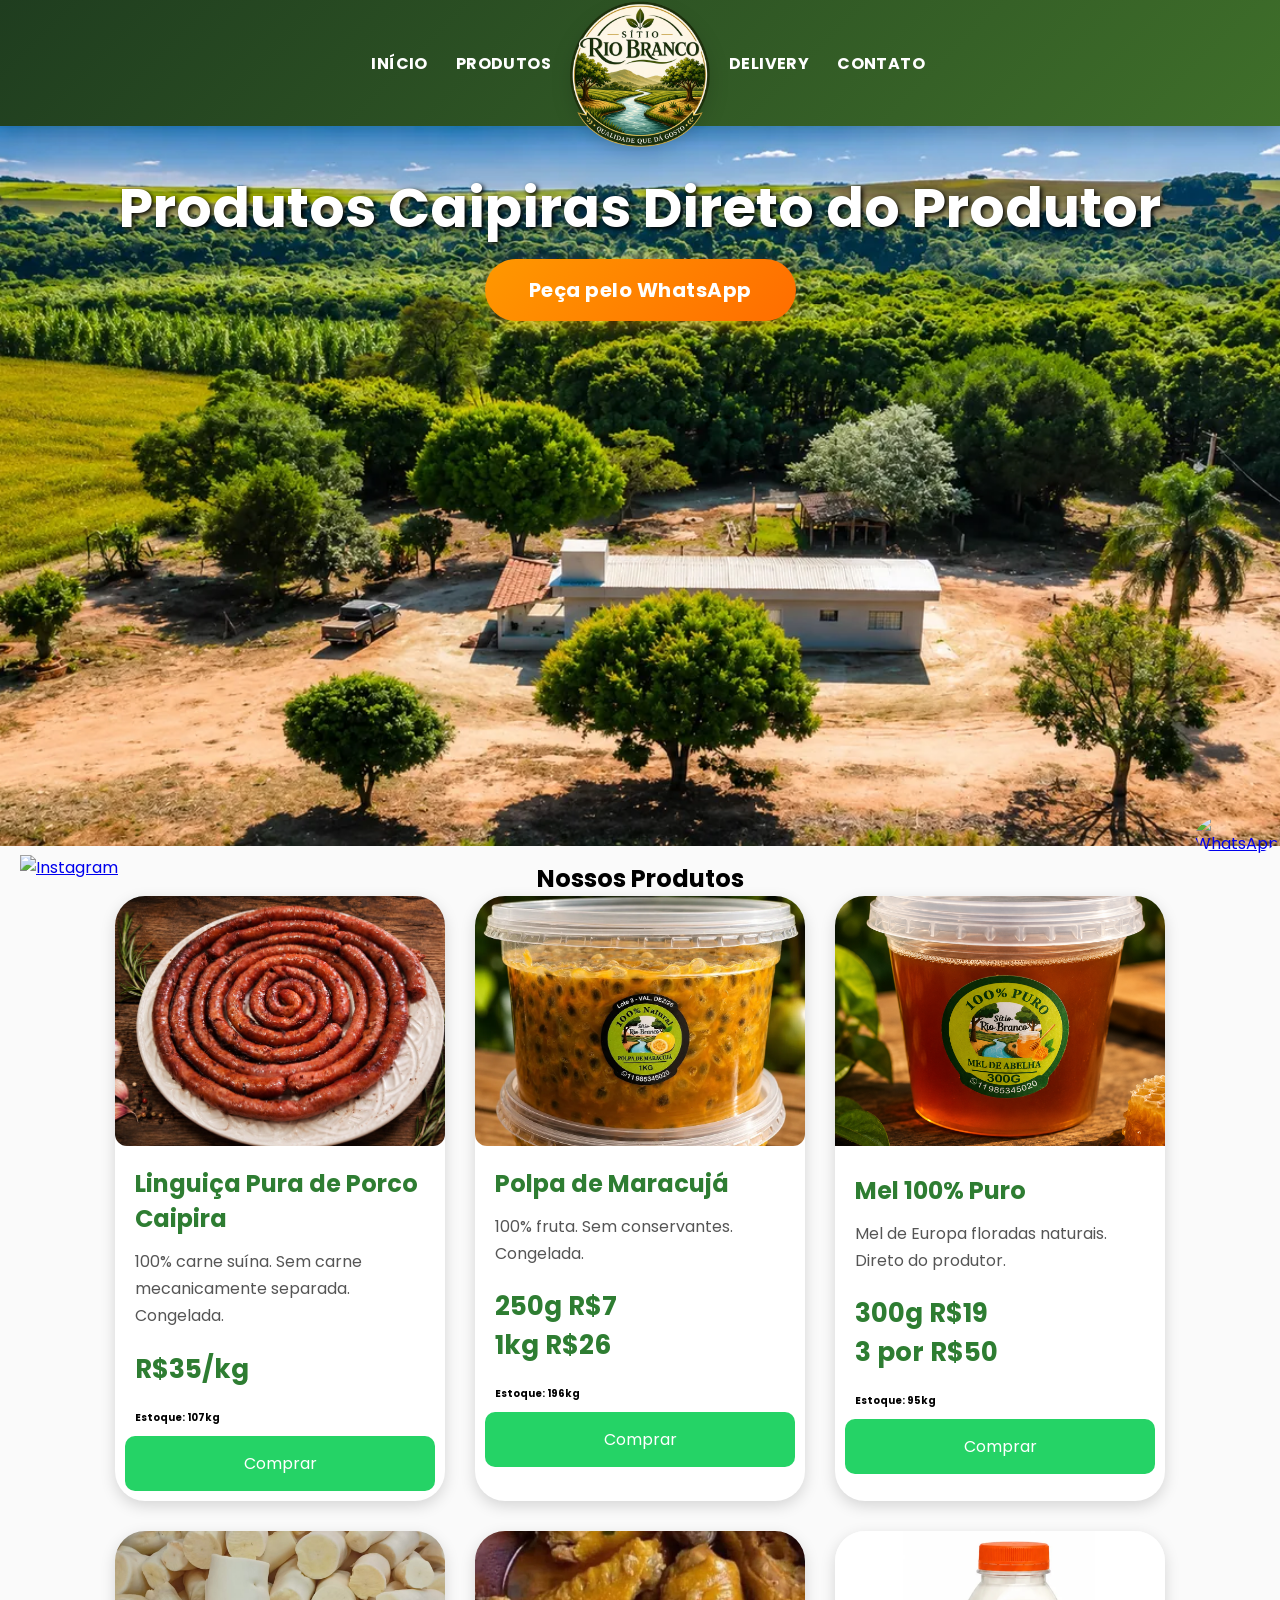
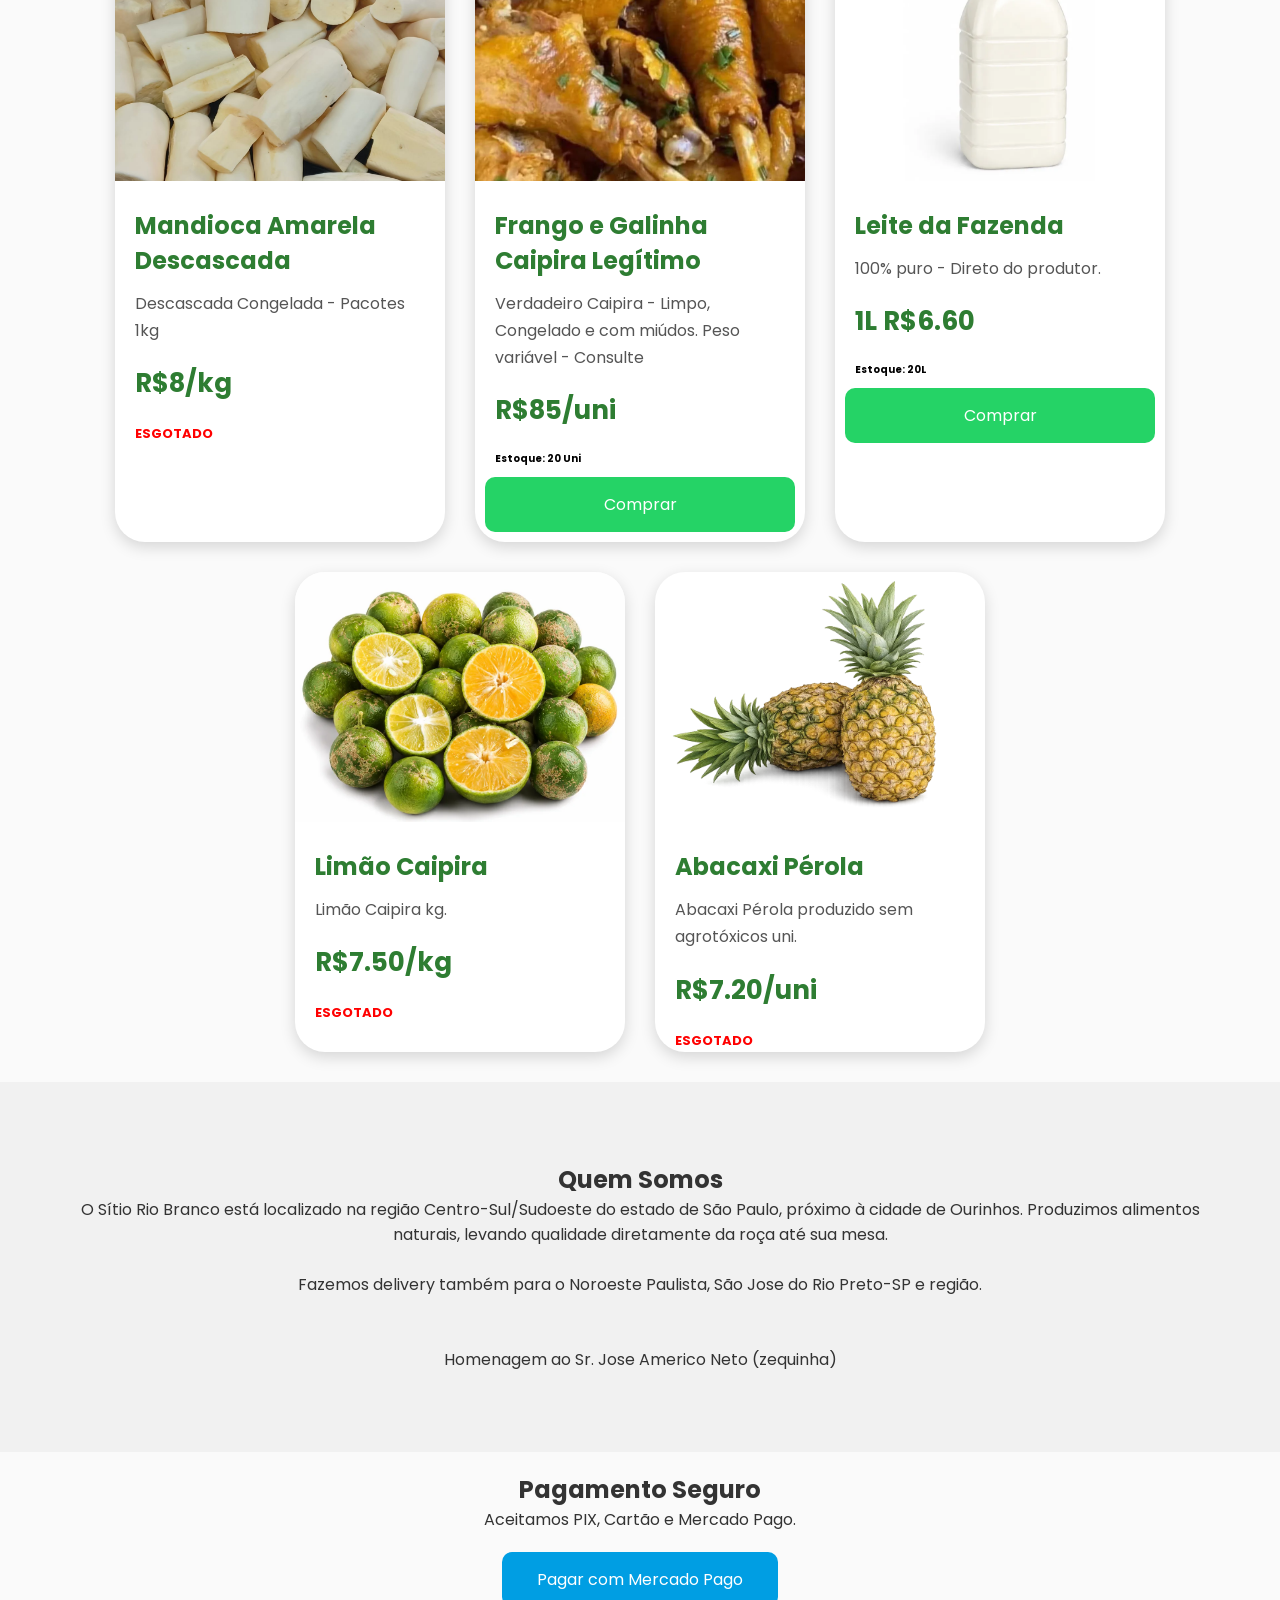
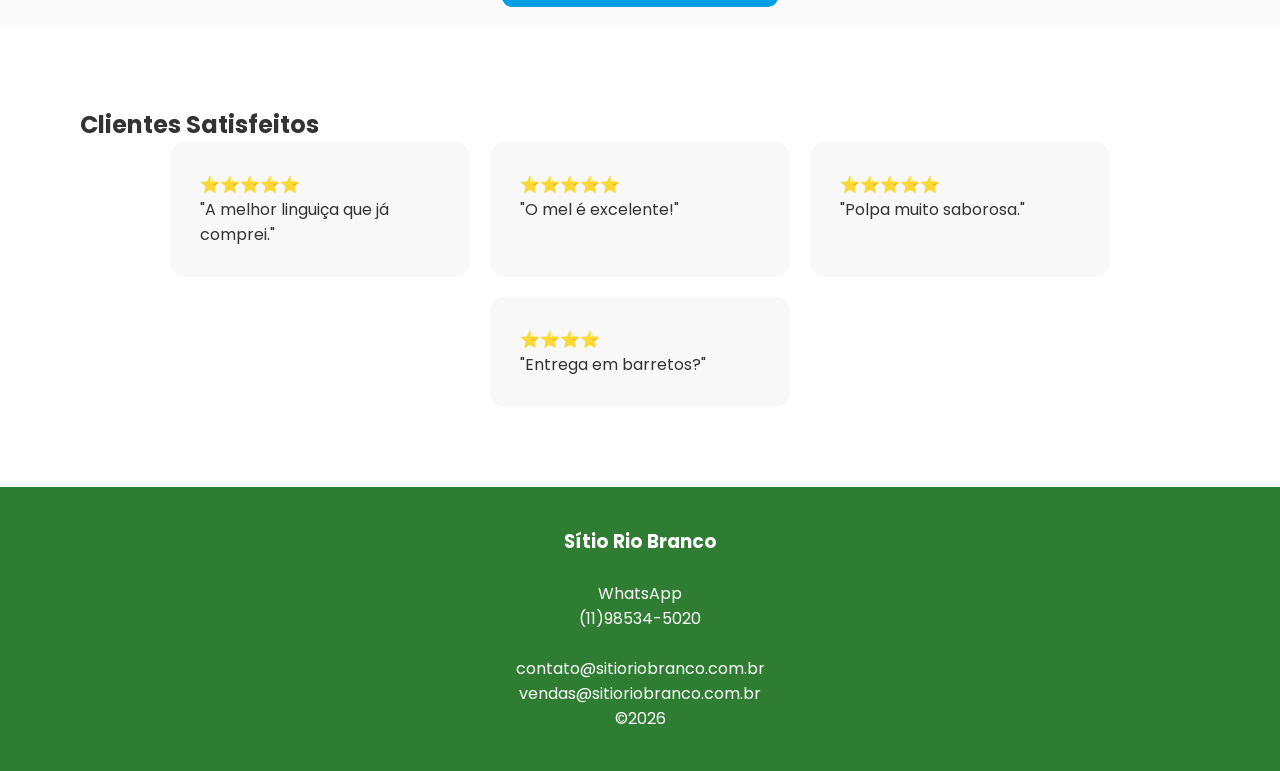
==== commit 1cbe11e4: "Add files via upload not important" ====
--- a/index.html
+++ b/index.html
@@ -406,6 +406,18 @@
 <p>
 
 "Polpa muito saborosa."
+
+</p>
+
+</div>
+
+<div>
+
+⭐⭐⭐⭐
+
+<p>
+
+"Entrega em barretos?"
 
 </p>
 
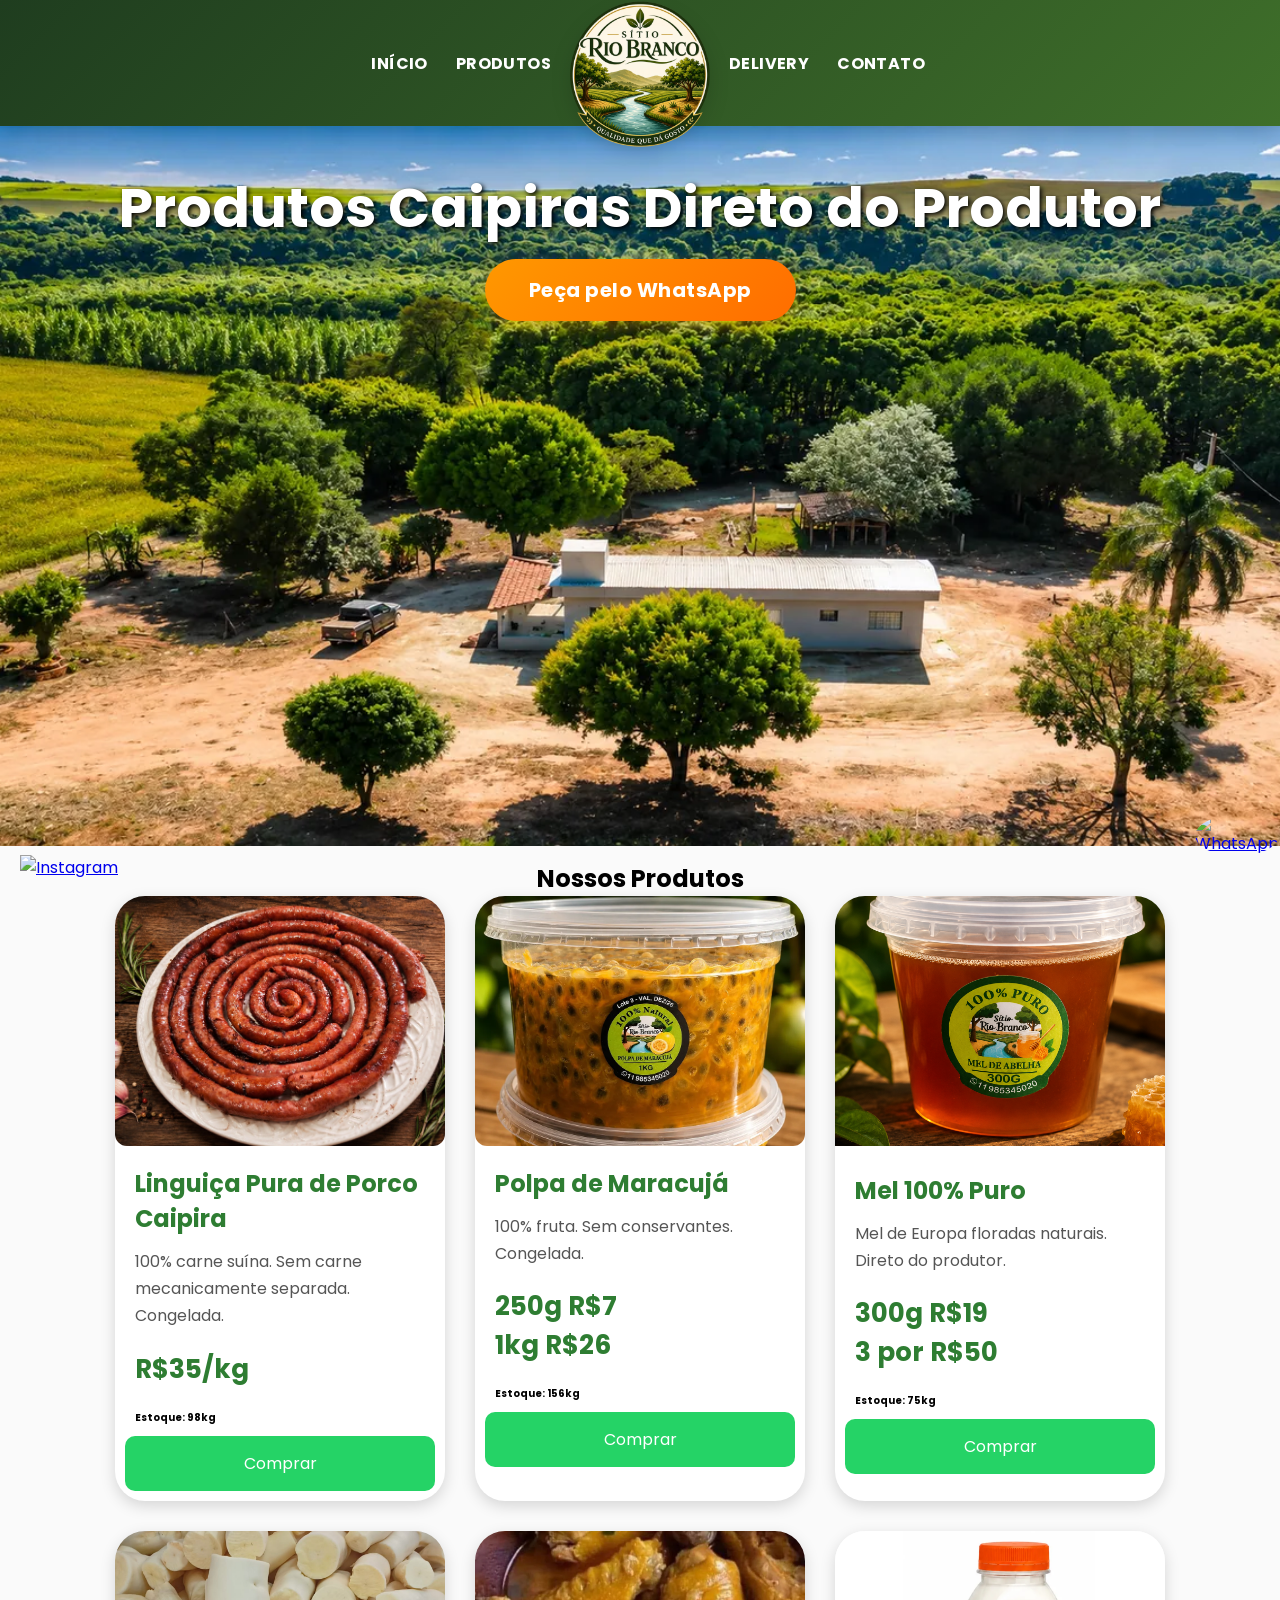
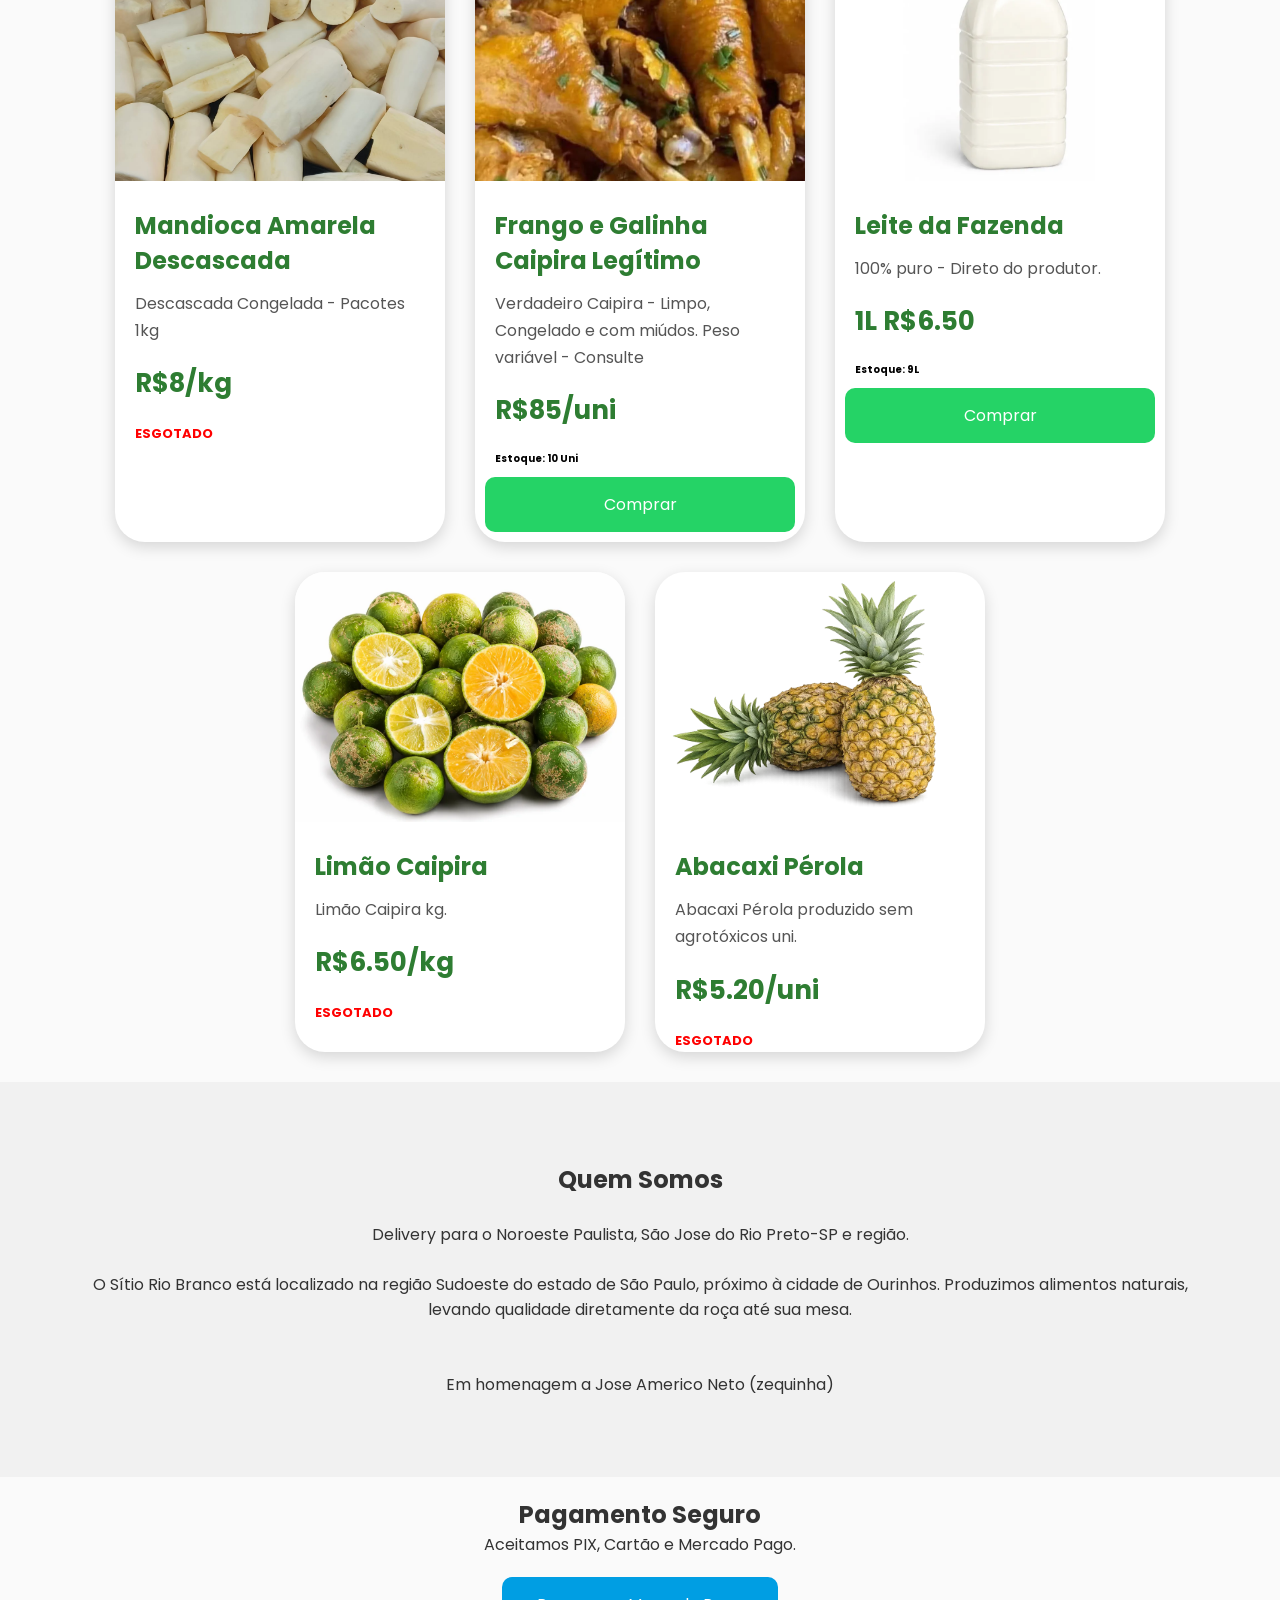
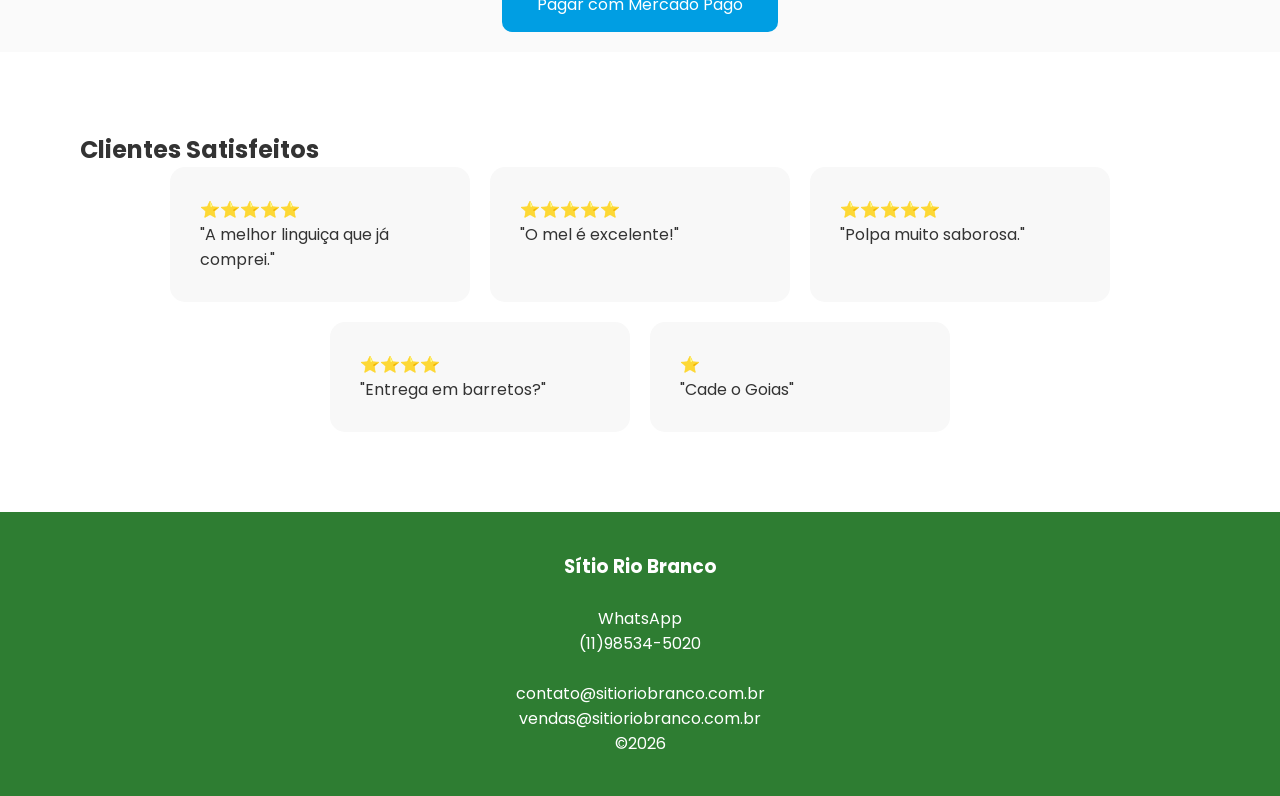
==== commit 0194332b: "v9 stock updated" ====
--- a/index.html
+++ b/index.html
@@ -89,7 +89,7 @@
 <h4>R$35/kg</h4>
 
 <p style="color:black;font-size:10px;font-weight:bold;text-align:left;">
-    Estoque: 107kg
+    Estoque: 98kg
 </p>
 
 <a href="https://wa.me/5511985345020?text=Olá! Quero comprar Linguiça Caipira">
@@ -136,7 +136,7 @@
 </h4>
 
 <p style="color:black;font-size:10px;font-weight:bold;text-align:left;">
-    Estoque: 196kg
+    Estoque: 156kg
 </p>
 
 <a href="https://wa.me/5511985345020?text=Olá! Quero comprar Polpa de Maracujá">
@@ -173,7 +173,7 @@
 </h4>
 
 <p style="color:black;font-size:10px;font-weight:bold;text-align:left;">
-    Estoque: 95kg
+    Estoque: 75kg
 </p>
 
 <a href="https://wa.me/5511985345020?text=Olá! Quero comprar Mel">
@@ -238,7 +238,7 @@
 </h4>
 
 <p style="color:black;font-size:10px;font-weight:bold;text-align:left;">
-    Estoque: 20 Uni
+    Estoque: 10 Uni
 </p>
 
 <a href="https://wa.me/5511985345020?text=Olá! Quero comprar Frango Caipira">
@@ -264,12 +264,12 @@
 
 <h4>
 
-1L R$6.60
+1L R$6.50
 
 </h4>
 
 <p style="color:black;font-size:10px;font-weight:bold;text-align:left;">
-    Estoque: 20L
+    Estoque: 9L
 </p>
 
 <a href="https://wa.me/5511985345020?text=Olá! Quero comprar Leite Puro">
@@ -295,7 +295,7 @@
 
 <h4>
 
-R$7.50/kg
+R$6.50/kg
 
 </h4>
 
@@ -321,7 +321,7 @@
 
 <h4>
 
-R$7.20/uni
+R$5.20/uni
 
 </h4>
 
@@ -340,14 +340,14 @@
 
 <h2>Quem Somos</h2>
 
-<p>
-
-O Sítio Rio Branco está localizado na região Centro-Sul/Sudoeste do estado de São Paulo, próximo à cidade de Ourinhos. 
-Produzimos alimentos naturais, levando qualidade diretamente da roça até sua mesa.</p>
-
-<br> <p>Fazemos delivery também para o Noroeste Paulista, São Jose do Rio Preto-SP e região. </p>
-
-<br><br>Homenagem ao Sr. Jose Americo Neto (zequinha)
+<p><br>
+
+Delivery para o Noroeste Paulista, São Jose do Rio Preto-SP e região.</p>
+
+<br> <p>O Sítio Rio Branco está localizado na região Sudoeste do estado de São Paulo, próximo à cidade de Ourinhos. 
+Produzimos alimentos naturais, levando qualidade diretamente da roça até sua mesa. </p>
+
+<br><br>Em homenagem a Jose Americo Neto (zequinha)
 
 </section>
 
@@ -420,6 +420,20 @@
 "Entrega em barretos?"
 
 </p>
+
+</div>
+
+<div>
+
+⭐
+
+<p>
+
+"Cade o Goias"
+
+</p>
+
+
 
 </div>
 
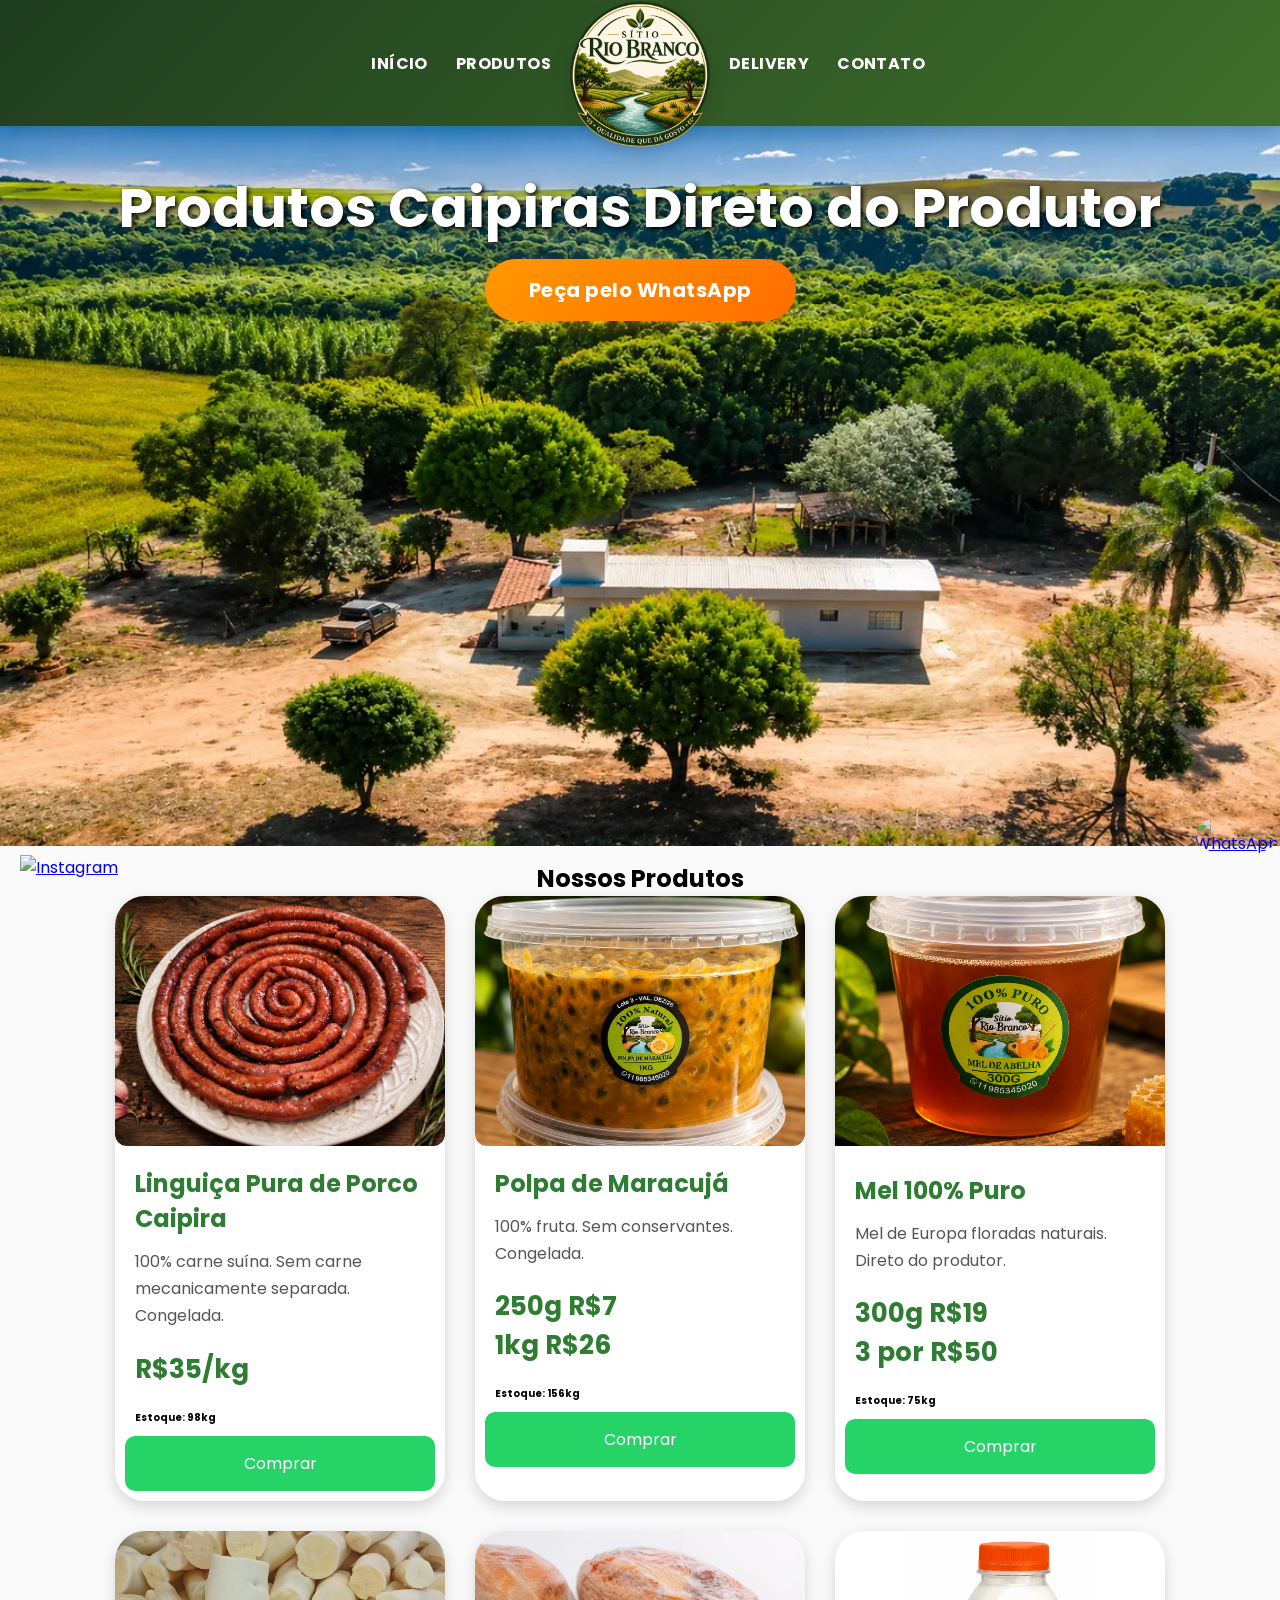
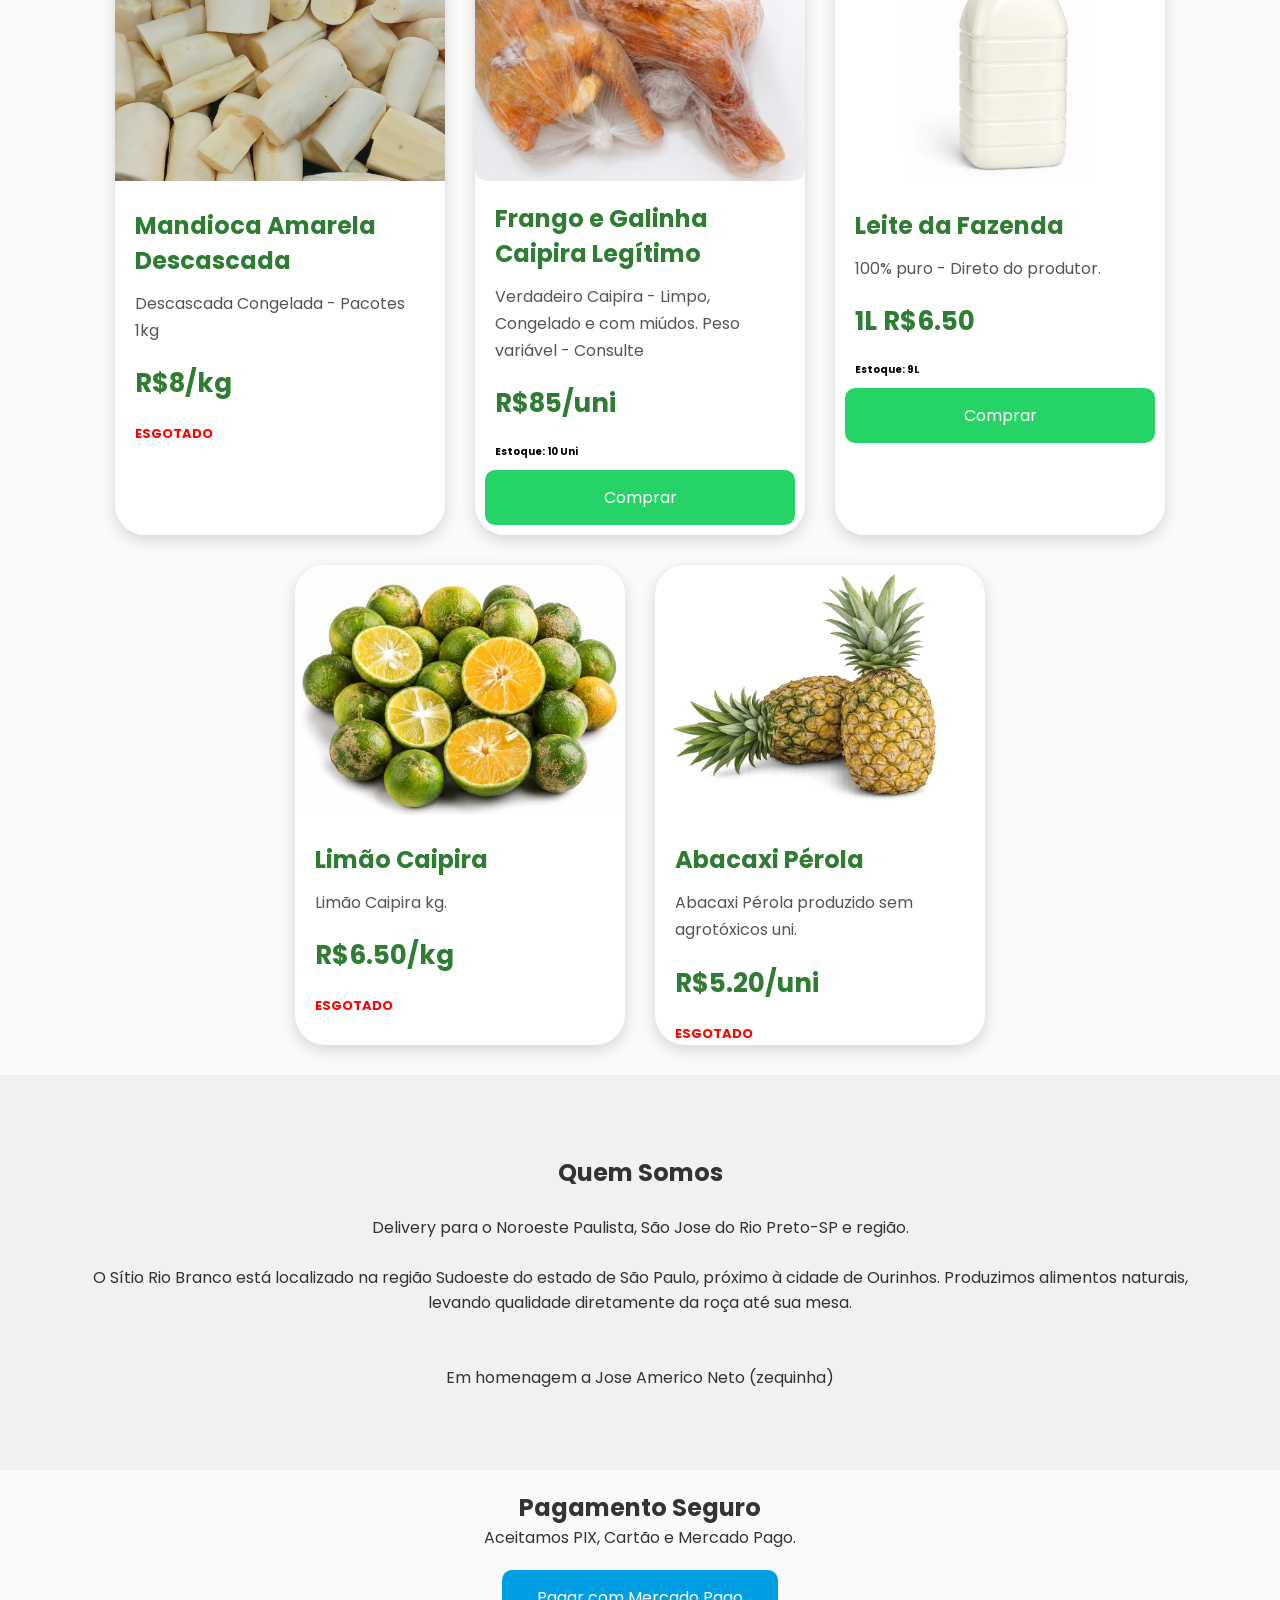
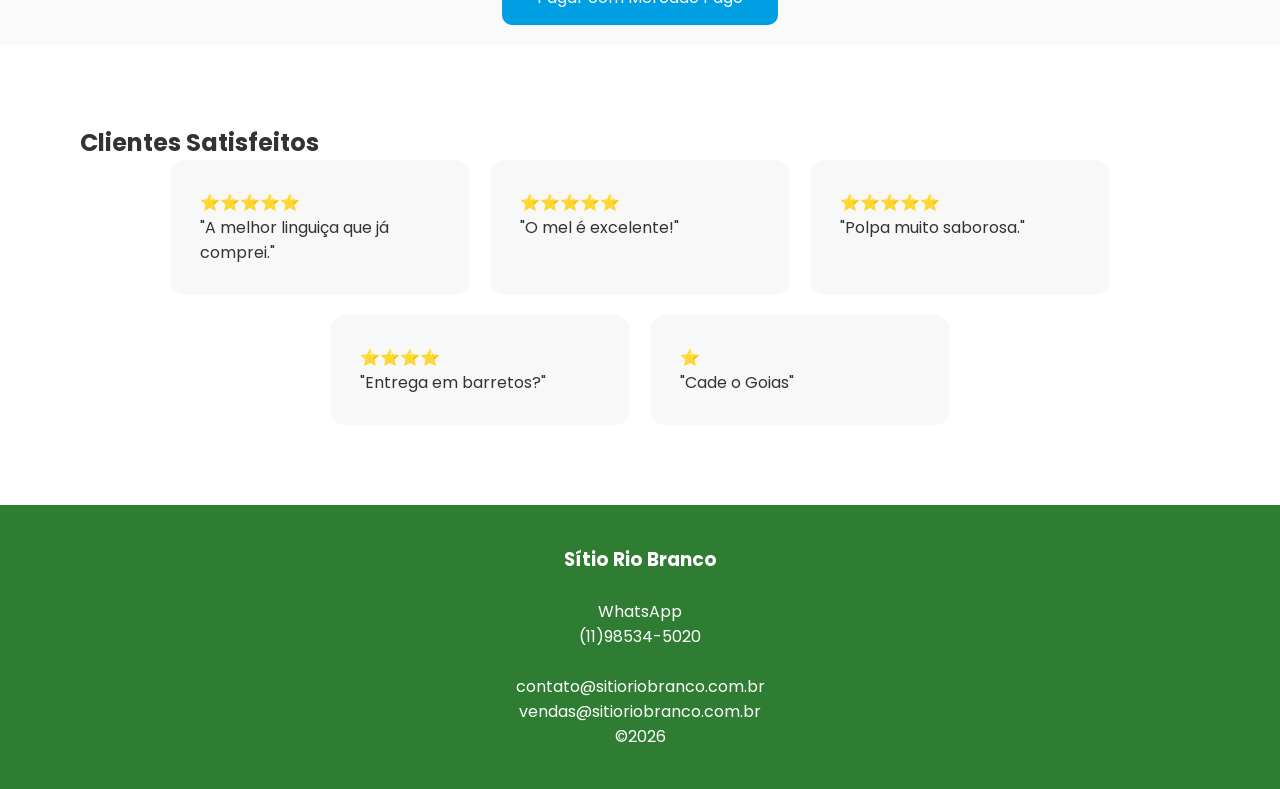
==== commit 6fdeb76f: "Add files via upload" ====
--- a/index.html
+++ b/index.html
@@ -218,8 +218,15 @@
 
 <div class="card">
 
-<img src="images/frango.webp"
-	alt="Frango e Galinha Caipira Legítimos produzido pelo Sítio Rio Branco">
+<div class="galeria">
+
+	<img src="images/frango_2.webp"
+		alt="Frango e Galinha Caipira Legítimos produzido pelo Sítio Rio Branco"
+		class="ativa">
+		
+		<img src="images/frango.webp"
+			 alt="Polpa Pura de Maracujá Sitio Rio Branco">
+</div>
 
 <h3>Frango e Galinha Caipira Legítimo</h3>
 
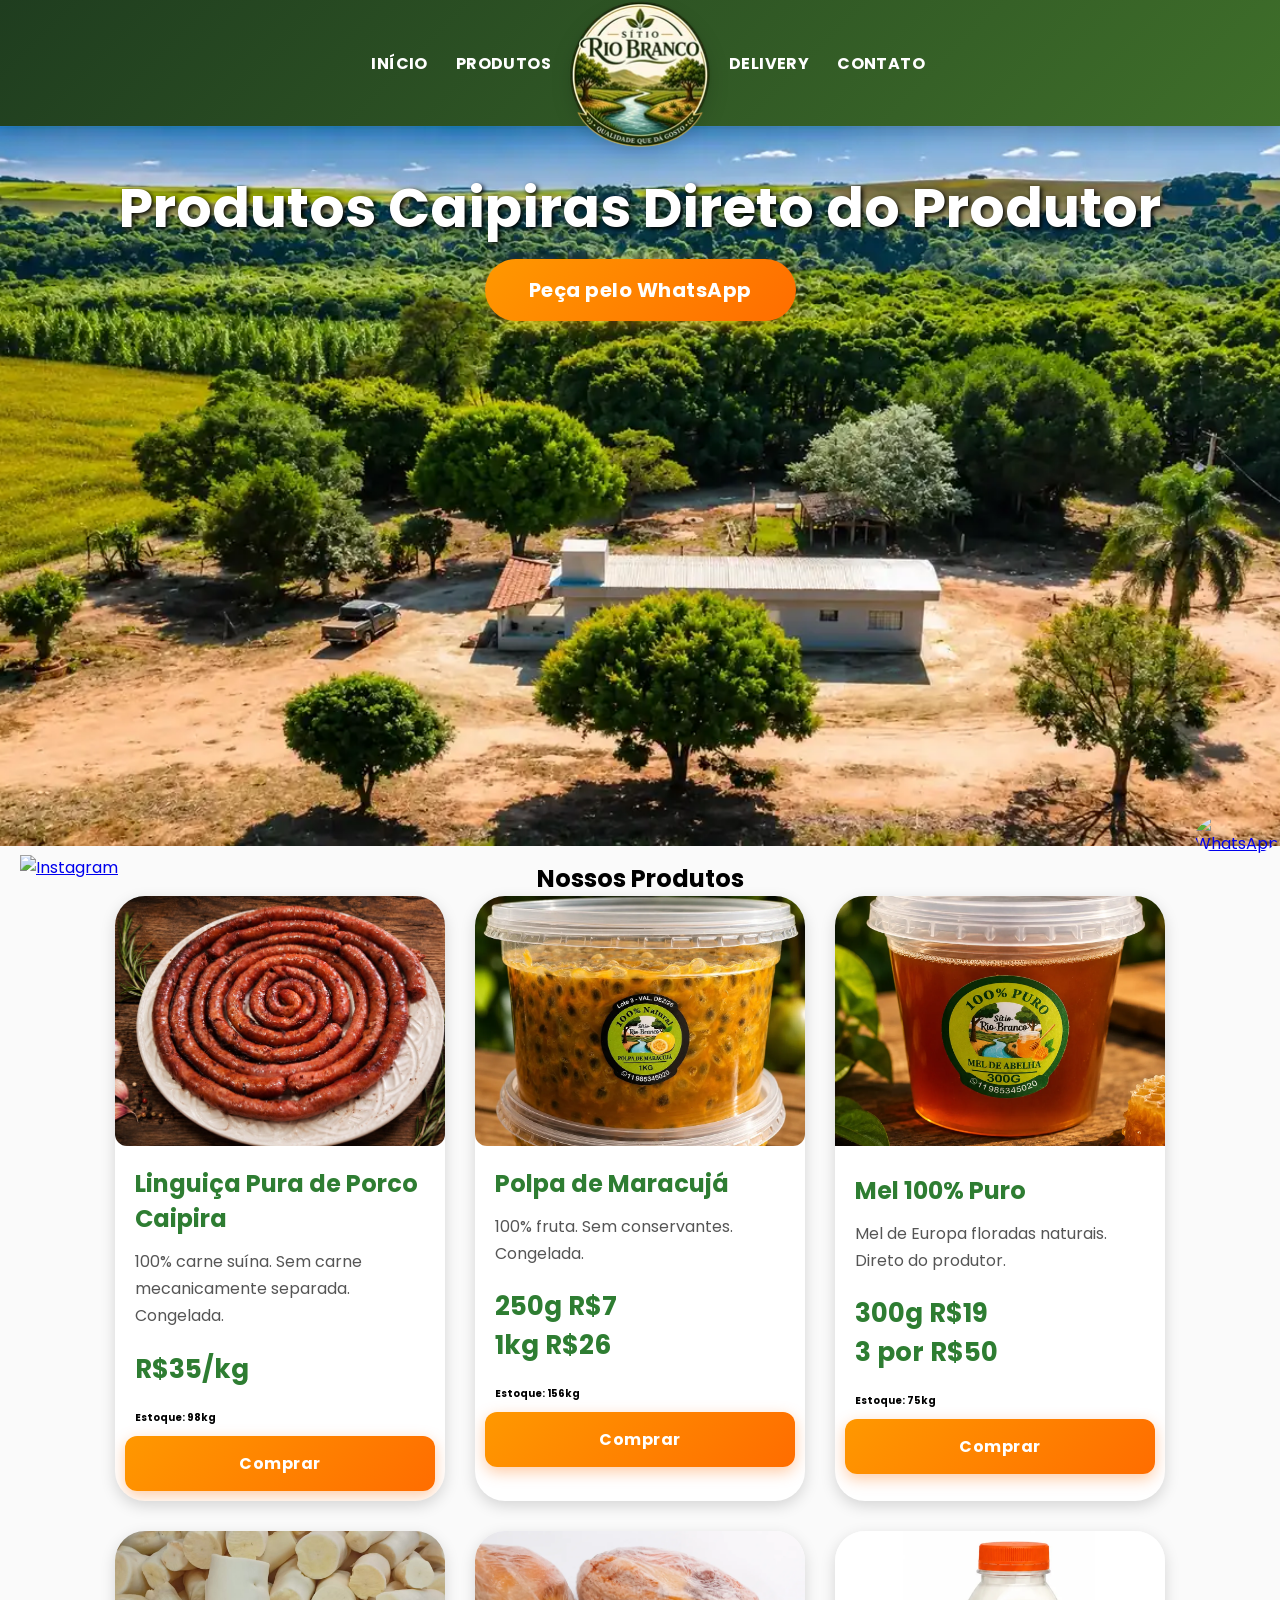
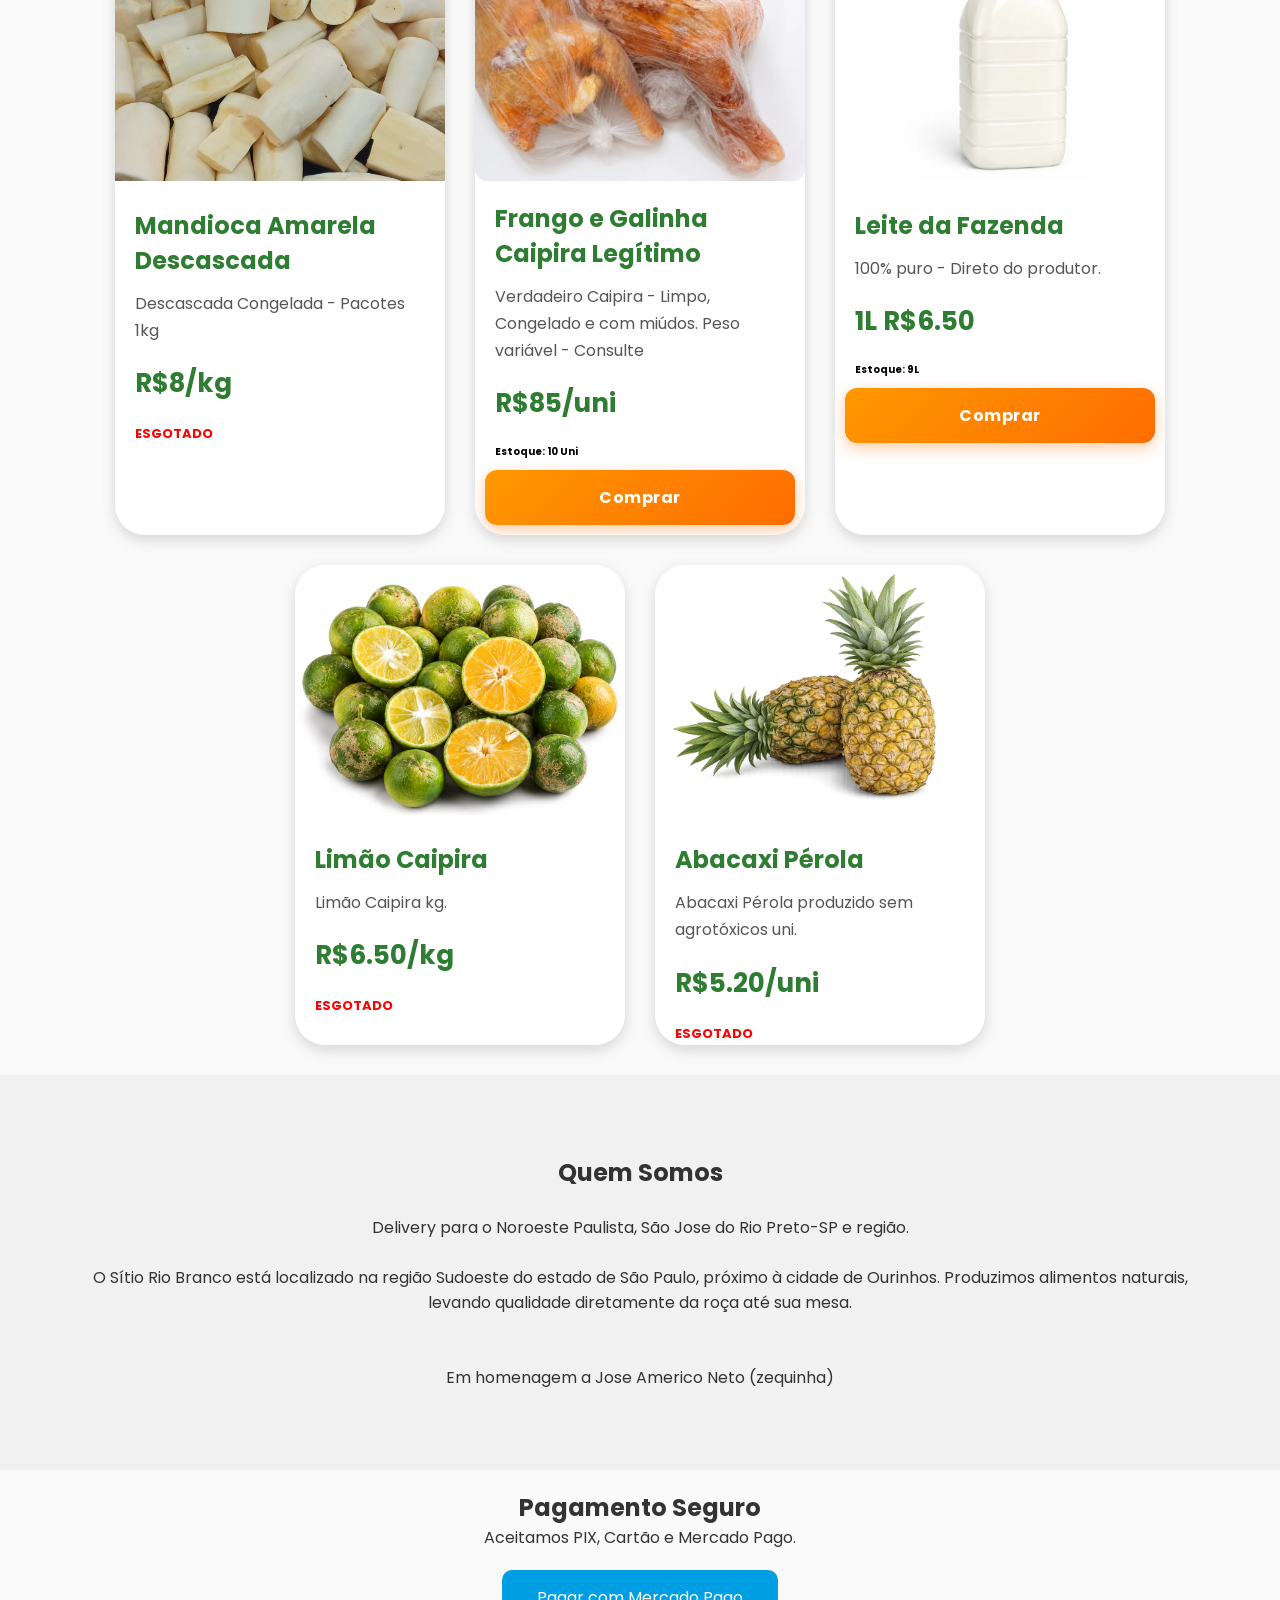
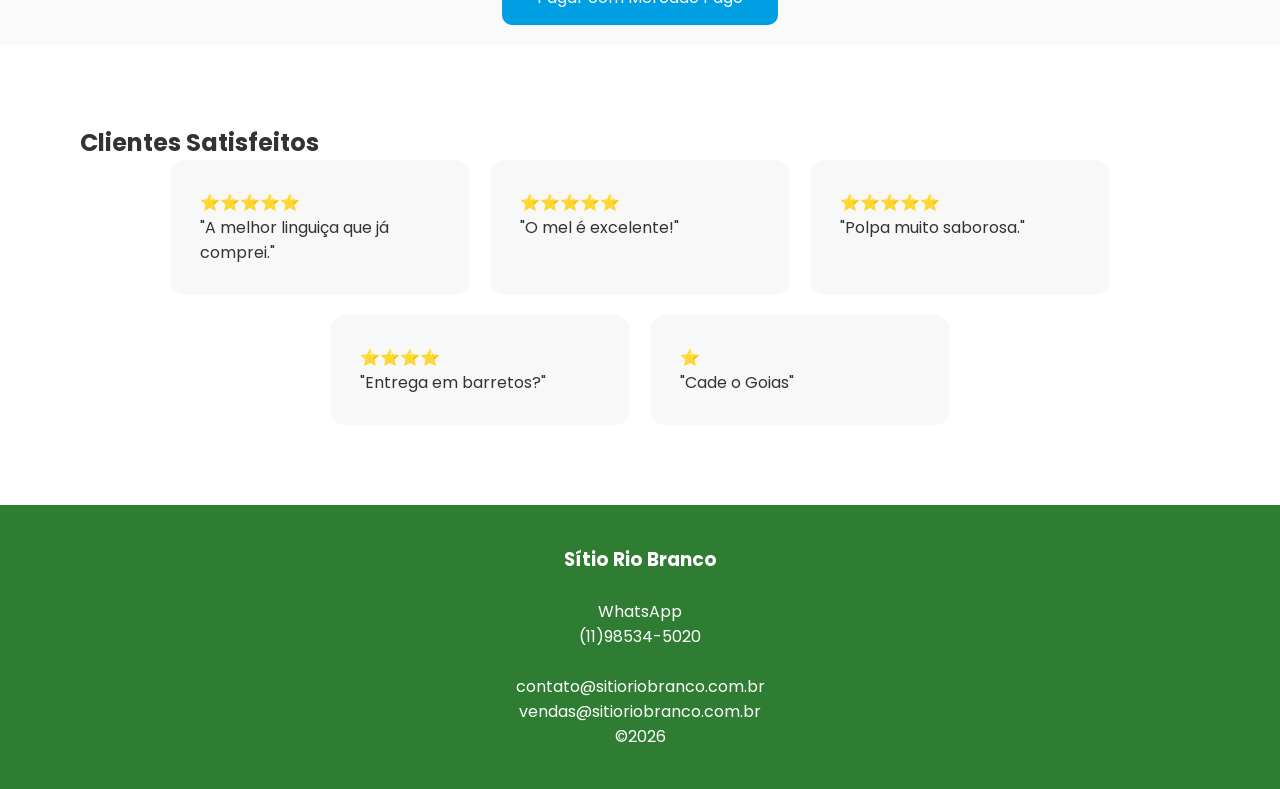
==== commit f22e92dd: "v10 added new images and improved button" ====
--- a/index.html
+++ b/index.html
@@ -29,8 +29,14 @@
       <a href="#produtos">Produtos</a>
     </div>
 
-    <a href="#inicio" class="logo-central" aria-label="Sítio Rio Branco - Página inicial">
-      <img src="images/logo.webp" alt="Logotipo do Sítio Rio Branco">
+    <a href="#inicio" class="logo-central" aria-label="Sítio Rio Branco - Página inicial">      
+	  
+	<img src="images/logo.webp"
+		 width="157"
+		 height="157"
+		 alt="Sítio Rio Branco"
+		 loading="eager">
+
     </a>
 
     <div class="menu-lado menu-direito">
@@ -41,7 +47,7 @@
   </nav>
 </header>
 
-<section class="hero" id="inicio" fetchpriority="high">
+<section class="hero" id="inicio" 45="high">
 <p>
 </p>
 <h1>Produtos Caipiras Direto do Produtor</h1>
@@ -92,8 +98,23 @@
     Estoque: 98kg
 </p>
 
-<a href="https://wa.me/5511985345020?text=Olá! Quero comprar Linguiça Caipira">
-Comprar
+<a href="https://wa.me/5511985345020?text=Olá! Quero comprar Linguiça Caipira"
+   style="
+      
+	display:block;
+    margin:10px;
+    background:linear-gradient(135deg,#ff9800,#ff6d00);
+    color:#fff;
+    text-align:center;
+    padding:15px;
+    border-radius:12px;
+    text-decoration:none;
+    font-weight:700;
+    letter-spacing:.5px;
+    box-shadow:0 5px 15px rgba(255,109,0,.35);
+	  
+   ">
+   Comprar
 </a>
 
 </div>
@@ -139,7 +160,22 @@
     Estoque: 156kg
 </p>
 
-<a href="https://wa.me/5511985345020?text=Olá! Quero comprar Polpa de Maracujá">
+<a href="https://wa.me/5511985345020?text=Olá! Quero comprar Polpa de Maracujá"
+style="
+      
+	display:block;
+    margin:10px;
+    background:linear-gradient(135deg,#ff9800,#ff6d00);
+    color:#fff;
+    text-align:center;
+    padding:15px;
+    border-radius:12px;
+    text-decoration:none;
+    font-weight:700;
+    letter-spacing:.5px;
+    box-shadow:0 5px 15px rgba(255,109,0,.35);
+	  
+   ">
 
 Comprar
 
@@ -149,7 +185,7 @@
 
 <div class="card">
 
-<img src="images/mel.png"
+<img src="images/mel.webp"
 		alt="Mel Puro de Europa produzido pelo Sítio Rio Branco">
 
 <h3>Mel 100% Puro</h3>
@@ -176,7 +212,22 @@
     Estoque: 75kg
 </p>
 
-<a href="https://wa.me/5511985345020?text=Olá! Quero comprar Mel">
+<a href="https://wa.me/5511985345020?text=Olá! Quero comprar Mel"
+style="
+      
+	display:block;
+    margin:10px;
+    background:linear-gradient(135deg,#ff9800,#ff6d00);
+    color:#fff;
+    text-align:center;
+    padding:15px;
+    border-radius:12px;
+    text-decoration:none;
+    font-weight:700;
+    letter-spacing:.5px;
+    box-shadow:0 5px 15px rgba(255,109,0,.35);
+	  
+   ">
 
 Comprar
 
@@ -248,7 +299,22 @@
     Estoque: 10 Uni
 </p>
 
-<a href="https://wa.me/5511985345020?text=Olá! Quero comprar Frango Caipira">
+<a href="https://wa.me/5511985345020?text=Olá! Quero comprar Frango Caipira"
+style="
+      
+	display:block;
+    margin:10px;
+    background:linear-gradient(135deg,#ff9800,#ff6d00);
+    color:#fff;
+    text-align:center;
+    padding:15px;
+    border-radius:12px;
+    text-decoration:none;
+    font-weight:700;
+    letter-spacing:.5px;
+    box-shadow:0 5px 15px rgba(255,109,0,.35);
+	  
+   ">
 
 Comprar
 
@@ -279,7 +345,22 @@
     Estoque: 9L
 </p>
 
-<a href="https://wa.me/5511985345020?text=Olá! Quero comprar Leite Puro">
+<a href="https://wa.me/5511985345020?text=Olá! Quero comprar Leite Puro"
+style="
+      
+	display:block;
+    margin:10px;
+    background:linear-gradient(135deg,#ff9800,#ff6d00);
+    color:#fff;
+    text-align:center;
+    padding:15px;
+    border-radius:12px;
+    text-decoration:none;
+    font-weight:700;
+    letter-spacing:.5px;
+    box-shadow:0 5px 15px rgba(255,109,0,.35);
+	  
+   ">
 
 Comprar
 
--- a/style.css
+++ b/style.css
@@ -561,28 +561,6 @@
     opacity:1;
 }
 
-/* ===== CONTADOR DE PRODUTOS ===== */
-
-.contador-produto {
-    display: flex;
-    align-items: center;
-    justify-content: center;
-    gap: 14px;
-    margin: 15px 20px 10px;
-}
-
-.contador-produto button {
-    width: 38px;
-    height: 38px;
-    border-radius: 50%;
-    border: none;
-    background: #2e7d32;
-    color: white;
-    font-size: 22px;
-    font-weight: bold;
-    cursor: pointer;
-    transition: 0.25s ease;
-}
 
 .contador-produto button:hover {
     background: #1b5e20;
@@ -595,106 +573,6 @@
     font-size: 20px;
     font-weight: 700;
     color: #2e7d32;
-}
-
-/* ===== BOTÃO ADICIONAR AO CARRINHO ===== */
-
-.btn-carrinho {
-    display: block;
-    width: calc(100% - 20px);
-    margin: 10px;
-    background: linear-gradient(135deg, #ff9800, #ff6d00);
-    color: #ffffff;
-    padding: 15px;
-    border-radius: 10px;
-    border: none;
-    font-weight: 700;
-    font-size: 16px;
-    cursor: pointer;
-    transition: 0.25s ease;
-}
-
-.btn-carrinho:hover {
-    transform: translateY(-2px);
-    box-shadow: 0 5px 14px rgba(255, 109, 0, 0.35);
-}
-
-/* ===== SEÇÃO CARRINHO ===== */
-
-.carrinho-section {
-    padding: 50px 8%;
-    background: #f7f3e8;
-    text-align: center;
-}
-
-.carrinho-section h2 {
-    font-size: 34px;
-    color: #2e7d32;
-    margin-bottom: 25px;
-}
-
-#lista-carrinho {
-    max-width: 700px;
-    margin: 0 auto 20px;
-    background: white;
-    border-radius: 18px;
-    padding: 20px;
-    box-shadow: 0 5px 18px rgba(0,0,0,0.12);
-}
-
-.item-carrinho {
-    display: flex;
-    justify-content: space-between;
-    align-items: center;
-    gap: 15px;
-    border-bottom: 1px solid #eee;
-    padding: 14px 0;
-    text-align: left;
-}
-
-.item-carrinho:last-child {
-    border-bottom: none;
-}
-
-.item-carrinho strong {
-    color: #2e7d32;
-}
-
-.item-carrinho button {
-    background: #c62828;
-    color: white;
-    border: none;
-    padding: 8px 11px;
-    border-radius: 8px;
-    cursor: pointer;
-}
-
-.carrinho-vazio {
-    color: #777;
-    font-size: 16px;
-}
-
-.total-carrinho {
-    font-size: 24px;
-    margin: 20px 0;
-    color: #333;
-}
-
-.btn-finalizar {
-    background: #25D366;
-    color: white;
-    border: none;
-    border-radius: 50px;
-    padding: 16px 38px;
-    font-size: 18px;
-    font-weight: 700;
-    cursor: pointer;
-    transition: 0.25s ease;
-}
-
-.btn-finalizar:hover {
-    background: #1ebe5d;
-    transform: translateY(-2px);
 }
 
 /* Ajuste apenas da área das bandeiras do cartão */
@@ -721,3 +599,4 @@
     display: block;
     object-fit: contain;
 }
+
